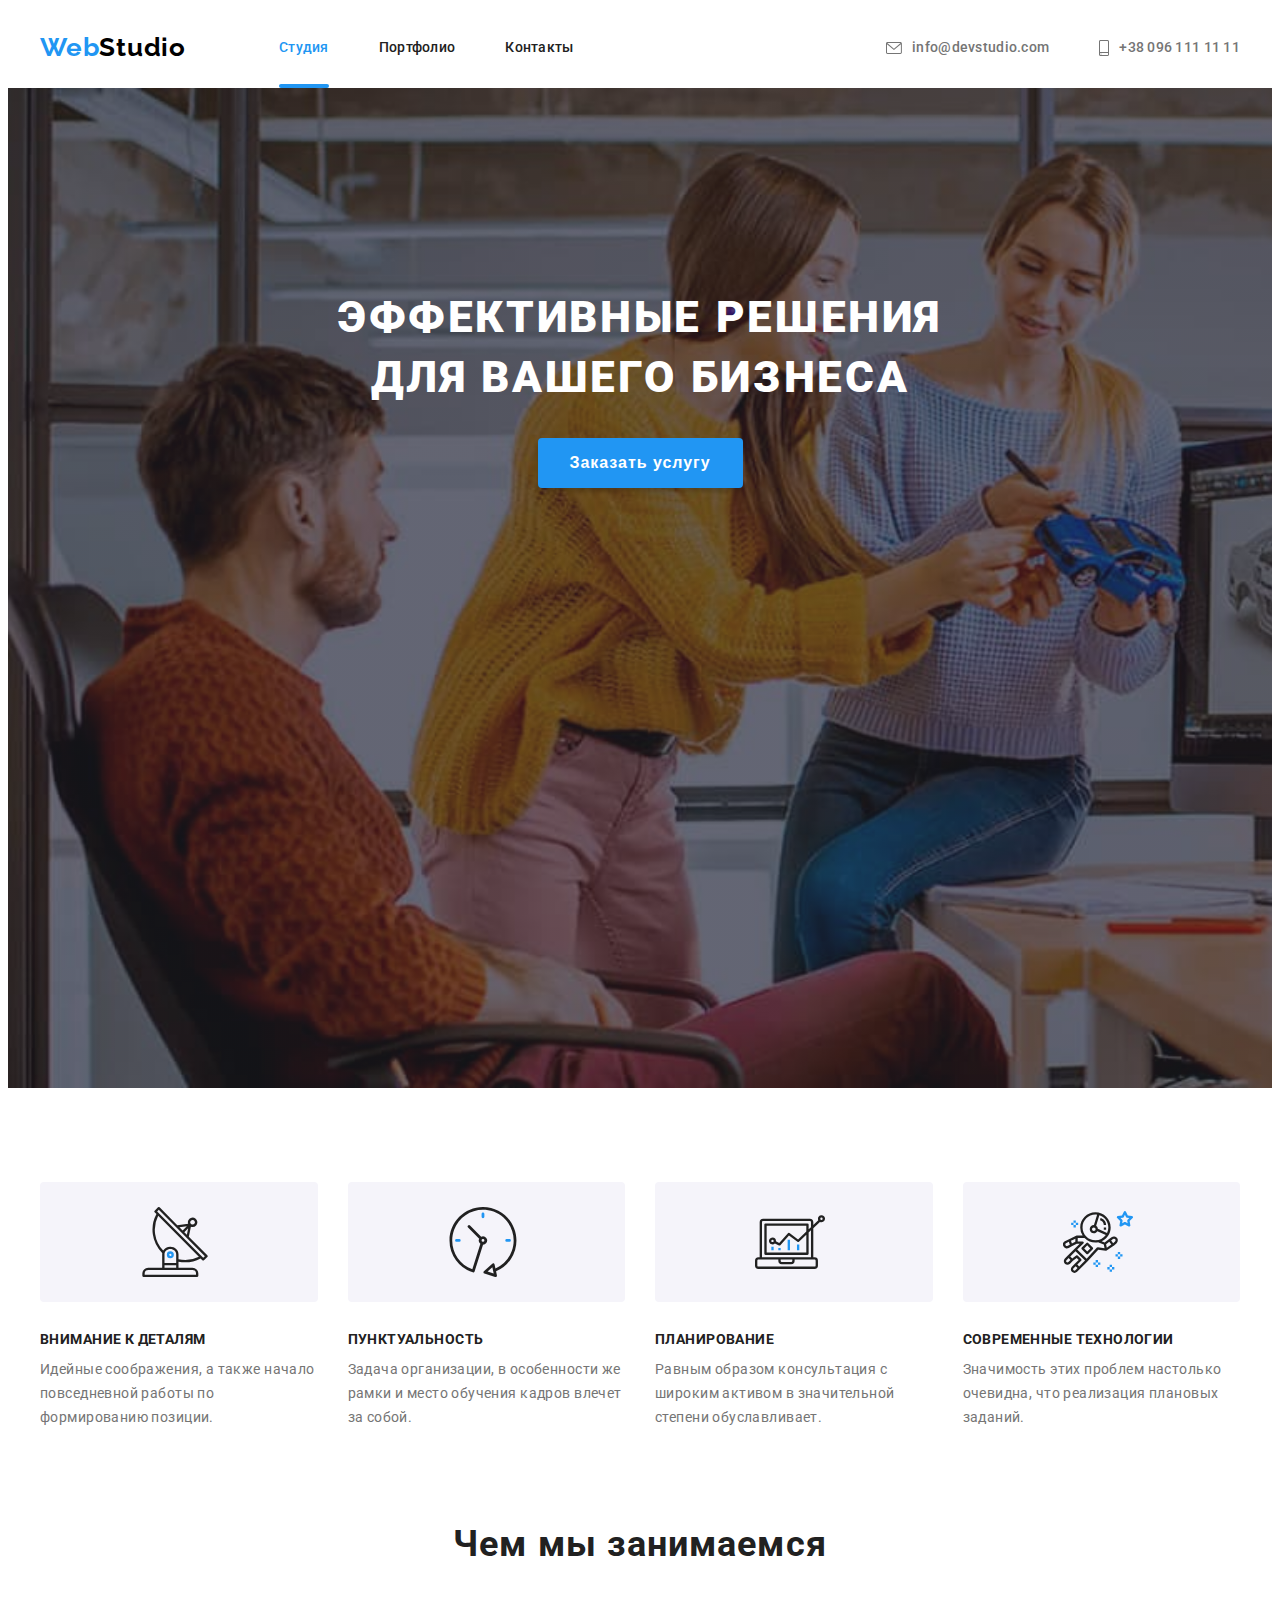
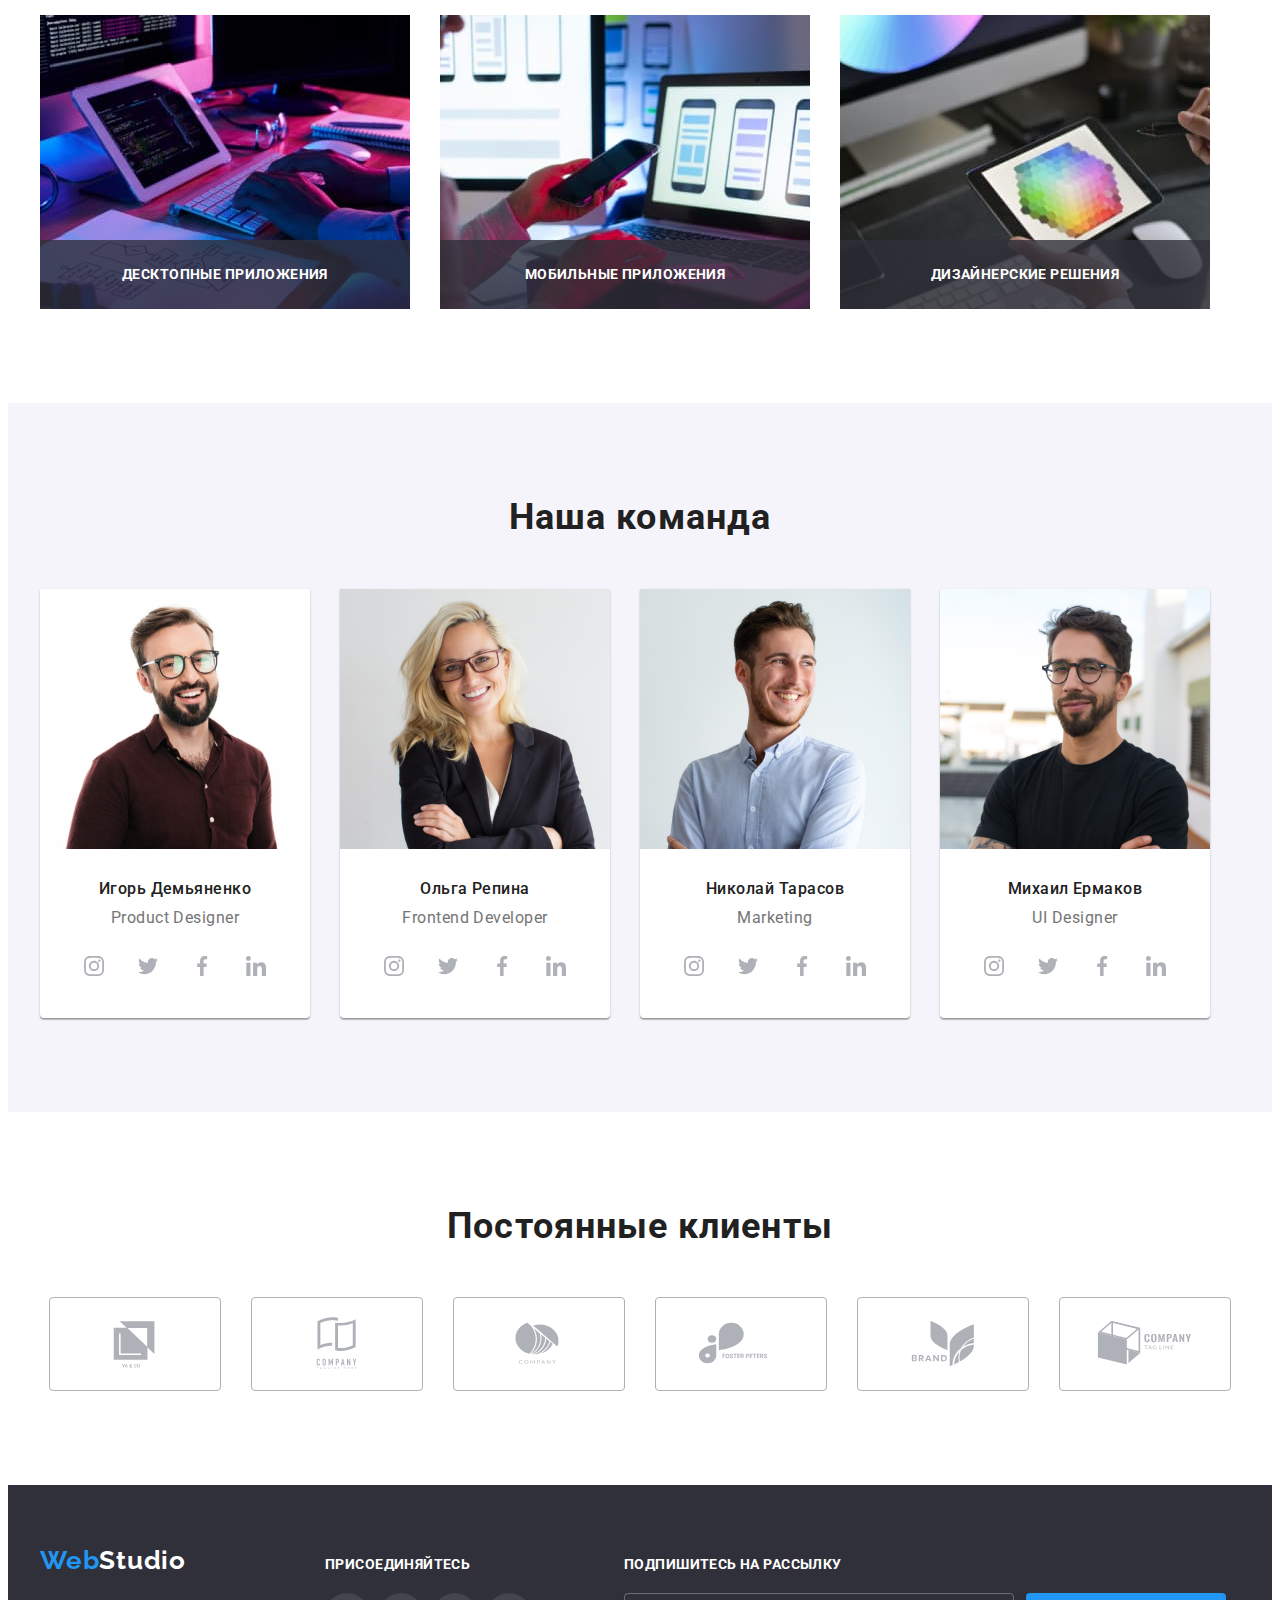
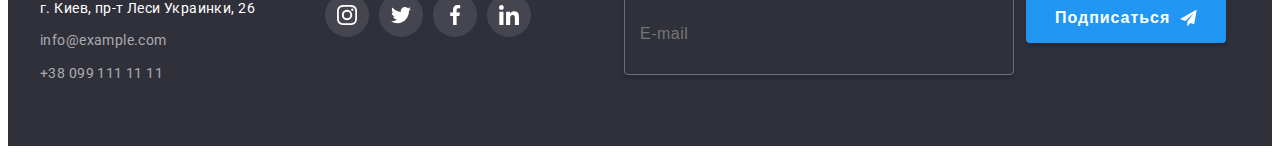
==== index.html @ 242e59e6 "Initial commit" ====
<!DOCTYPE html>
<html lang="ru">
  <head>
    <meta charset="UTF-8" />
    <meta http-equiv="X-UA-Compatible" content="IE=edge" />
    <meta name="viewport" content="width=device-width, initial-scale=1.0" />
    <title>Студия</title>
    <link
      rel="stylesheet"
      href="https://cdnjs.cloudflare.com/ajax/libs/modern-normalize/1.1.0/modern-normalize.min.css"
      integrity="sha512-wpPYUAdjBVSE4KJnH1VR1HeZfpl1ub8YT/NKx4PuQ5NmX2tKuGu6U/JRp5y+Y8XG2tV+wKQpNHVUX03MfMFn9Q=="
      crossorigin="anonymous"
      referrerpolicy="no-referrer"
    />
    <link rel="preconnect" href="https://fonts.googleapis.com" />
    <link rel="preconnect" href="https://fonts.gstatic.com" crossorigin />
    <link
      href="https://fonts.googleapis.com/css2?family=Raleway:wght@700&family=Roboto:wght@400;500;700;900&display=swap"
      rel="stylesheet"
    />

    <link rel="stylesheet" href="./css/styles.css" />
  </head>
  <body>
    <header>
      <!-- Navigation side -->
      <div class="container header-nav">
        <nav class="navigation">
          <a class="logo link" href="./index.html"><span class="logo-part link">Web</span>Studio</a>
          <ul class="navigation-list list">
            <li class="nav-item">
              <a class="nav-link link active" href="./index.html">Студия</a>
            </li>
            <li class="nav-item">
              <a class="nav-link link" href="./portfolio.html">Портфолио</a>
            </li>
            <li class="nav-item">
              <a class="nav-link link" href="#">Контакты</a>
            </li>
          </ul>
        </nav>
        <!-- End navigation side -->

        <!-- Contact side -->
        <ul class="contact-header list">
          <li class="contact-item">
            <a class="contact-link link" href="mailto:info@devstudio.com">
              <svg class="icons-contact" width="16px" height="12px">
                <use href="./images/icons.svg#icon-envelope"></use></svg
              >info@devstudio.com</a
            >
          </li>
          <li class="contact-item">
            <a class="contact-link link" href="tel:+380961111111">
              <svg class="icons-contact" width="10px" height="16px">
                <use href="./images/icons.svg#icon-smartphone"></use></svg
              >+38 096 111 11 11</a
            >
          </li>
        </ul>
      </div>
      <!-- End contact side-->
    </header>
    <main>
      <!-- Action side -->
      <section class="action-box">
        <div class="container">
          <h1 class="caption-main">
            Эффективные решения <br />
            для вашего бизнеса
          </h1>
          <button class="order-btn" type="button" data-modal-open>Заказать услугу</button>
        </div>
      </section>
      <!-- End action side -->

      <!-- Advantage side-->
      <section class="advantage-section section">
        <div class="container">
          <h2 class="title-sections hidden">Наши преимущества</h2>
          <ul class="advantage-list list">
            <li class="advantage-box">
              <div class="advantage-icons">
                <svg class="icons-advantage">
                  <use href="./images/icons.svg#icon-antenna"></use>
                </svg>
              </div>
              <h3 class="advantage-subtitle">Внимание к деталям</h3>
              <p class="advantuge-text">
                Идейные соображения, а также начало повседневной работы по формированию позиции.
              </p>
            </li>
            <li class="advantage-box">
              <div class="advantage-icons">
                <svg class="icons-advantage">
                  <use href="./images/icons.svg#icon-clock"></use>
                </svg>
              </div>
              <h3 class="advantage-subtitle">Пунктуальность</h3>
              <p class="advantuge-text">
                Задача организации, в особенности же рамки и место обучения кадров влечет за собой.
              </p>
            </li>
            <li class="advantage-box">
              <div class="advantage-icons">
                <svg class="icons-advantage">
                  <use href="./images/icons.svg#icon-diagram"></use>
                </svg>
              </div>
              <h3 class="advantage-subtitle">Планирование</h3>
              <p class="advantuge-text">
                Равным образом консультация с широким активом в значительной степени обуславливает.
              </p>
            </li>
            <li class="advantage-box">
              <div class="advantage-icons">
                <svg class="icons-advantage">
                  <use href="./images/icons.svg#icon-astronaut"></use>
                </svg>
              </div>
              <h3 class="advantage-subtitle">Современные технологии</h3>
              <p class="advantuge-text">
                Значимость этих проблем настолько очевидна, что реализация плановых заданий.
              </p>
            </li>
          </ul>
        </div>
      </section>
      <!-- End advantage side -->

      <!-- About us side-->
      <section class="about-us-section section">
        <div class="container">
          <h2 class="title-sections">Чем мы занимаемся</h2>
          <ul class="about-us-list list">
            <li class="about-us-item">
              <img
                src="./images/about-1.jpg"
                alt="Программист работает в офисе"
                width="370"
                height="294"
              />
              <p class="about-us-subtitle">Десктопные приложения</p>
            </li>
            <li class="about-us-item">
              <img
                src="./images/about-2.jpg"
                alt="Дизайнер разрабатывает приложения для смартфон"
                width="370"
                height="294"
              />
              <p class="about-us-subtitle">Мобильные приложения</p>
            </li>
            <li class="about-us-item">
              <img
                src="./images/about-3.jpg"
                alt="Креативный веб-дизайн художника с рабочим цветом"
                width="370"
                height="294"
              />
              <p class="about-us-subtitle">Дизайнерские решения</p>
            </li>
          </ul>
        </div>
      </section>
      <!-- End about us side-->

      <!-- Team side-->
      <section class="team-section section">
        <div class="container">
          <h2 class="title-sections">Наша команда</h2>
          <ul class="team-list list">
            <li class="team-item">
              <img src="./images/team-1.jpg" alt="Дизайнер продукта" width="270" height="260" />
              <div class="team-card">
                <h3 class="team-name">Игорь Демьяненко</h3>
                <p class="team-position">Product Designer</p>
                <ul class="team-icons list">
                  <li class="icon-list-team">
                    <a
                      class="icon-link-team link"
                      href="#"
                      target="_blank"
                      rel="nofollow noopener noreferrer"
                      aria-label="instagram"
                    >
                      <svg class="icons-team">
                        <use href="./images/icons.svg#icon-instagram"></use>
                      </svg>
                    </a>
                  </li>
                  <li class="icon-list-team">
                    <a
                      class="icon-link-team link"
                      href="#"
                      target="_blank"
                      rel="nofollow noopener noreferrer"
                      aria-label="twitter"
                    >
                      <svg class="icons-team">
                        <use href="./images/icons.svg#icon-twitter"></use>
                      </svg>
                    </a>
                  </li>
                  <li class="icon-list-team">
                    <a
                      class="icon-link-team link"
                      href="#"
                      target="_blank"
                      rel="nofollow noopener noreferrer"
                      aria-label="facebook"
                    >
                      <svg class="icons-team">
                        <use href="./images/icons.svg#icon-facebook"></use>
                      </svg>
                    </a>
                  </li>
                  <li class="icon-list-team">
                    <a
                      class="icon-link-team link"
                      href="#"
                      target="_blank"
                      rel="nofollow noopener noreferrer"
                      aria-label="linkedin"
                    >
                      <svg class="icons-team">
                        <use href="./images/icons.svg#icon-linkedin"></use>
                      </svg>
                    </a>
                  </li>
                </ul>
              </div>
            </li>

            <li class="team-item">
              <img src="./images/team-2.jpg" alt="Фронтенд разработчик" width="270" height="260" />
              <div class="team-card">
                <h3 class="team-name">Ольга Репина</h3>
                <p class="team-position">Frontend Developer</p>
                <ul class="team-icons list">
                  <li class="icon-list-team">
                    <a
                      class="icon-link-team link"
                      href="#"
                      target="_blank"
                      rel="nofollow noopener noreferrer"
                      aria-label="instagram"
                    >
                      <svg class="icons-team">
                        <use href="./images/icons.svg#icon-instagram"></use>
                      </svg>
                    </a>
                  </li>
                  <li class="icon-list-team">
                    <a
                      class="icon-link-team link"
                      href="#"
                      target="_blank"
                      rel="nofollow noopener noreferrer"
                      aria-label="twitter"
                    >
                      <svg class="icons-team">
                        <use href="./images/icons.svg#icon-twitter"></use>
                      </svg>
                    </a>
                  </li>
                  <li class="icon-list-team">
                    <a
                      class="icon-link-team link"
                      href="#"
                      target="_blank"
                      rel="nofollow noopener noreferrer"
                      aria-label="facebook"
                    >
                      <svg class="icons-team">
                        <use href="./images/icons.svg#icon-facebook"></use>
                      </svg>
                    </a>
                  </li>
                  <li class="icon-list-team">
                    <a
                      class="icon-link-team link"
                      href="#"
                      target="_blank"
                      rel="nofollow noopener noreferrer"
                      aria-label="linkedin"
                    >
                      <svg class="icons-team">
                        <use href="./images/icons.svg#icon-linkedin"></use>
                      </svg>
                    </a>
                  </li>
                </ul>
              </div>
            </li>

            <li class="team-item">
              <img src="./images/team-3.jpg" alt="Маркетолог" width="270" height="260" />
              <div class="team-card">
                <h3 class="team-name">Николай Тарасов</h3>
                <p class="team-position">Marketing</p>
                <ul class="team-icons list">
                  <li class="icon-list-team">
                    <a
                      class="icon-link-team link"
                      href="#"
                      target="_blank"
                      rel="nofollow noopener noreferrer"
                      aria-label="instagram"
                    >
                      <svg class="icons-team">
                        <use href="./images/icons.svg#icon-instagram"></use>
                      </svg>
                    </a>
                  </li>
                  <li class="icon-list-team">
                    <a
                      class="icon-link-team link"
                      href="#"
                      target="_blank"
                      rel="nofollow noopener noreferrer"
                      aria-label="twitter"
                    >
                      <svg class="icons-team">
                        <use href="./images/icons.svg#icon-twitter"></use>
                      </svg>
                    </a>
                  </li>
                  <li class="icon-list-team">
                    <a
                      class="icon-link-team link"
                      href="#"
                      target="_blank"
                      rel="nofollow noopener noreferrer"
                      aria-label="facebook"
                    >
                      <svg class="icons-team">
                        <use href="./images/icons.svg#icon-facebook"></use>
                      </svg>
                    </a>
                  </li>
                  <li class="icon-list-team">
                    <a
                      class="icon-link-team link"
                      href="#"
                      target="_blank"
                      rel="nofollow noopener noreferrer"
                      aria-label="linkedin"
                    >
                      <svg class="icons-team">
                        <use href="./images/icons.svg#icon-linkedin"></use>
                      </svg>
                    </a>
                  </li>
                </ul>
              </div>
            </li>

            <li class="team-item">
              <img
                src="./images/team-4.jpg"
                alt="Дизайнер пользовательского интерфейса"
                width="270"
                height="260"
              />
              <div class="team-card">
                <h3 class="team-name">Михаил Ермаков</h3>
                <p class="team-position">UI Designer</p>
                <ul class="team-icons list">
                  <li class="icon-list-team">
                    <a
                      class="icon-link-team link"
                      href="#"
                      target="_blank"
                      rel="nofollow noopener noreferrer"
                      aria-label="instagram"
                    >
                      <svg class="icons-team">
                        <use href="./images/icons.svg#icon-instagram"></use>
                      </svg>
                    </a>
                  </li>
                  <li class="icon-list-team">
                    <a
                      class="icon-link-team link"
                      href="#"
                      target="_blank"
                      rel="nofollow noopener noreferrer"
                      aria-label="twitter"
                    >
                      <svg class="icons-team">
                        <use href="./images/icons.svg#icon-twitter"></use>
                      </svg>
                    </a>
                  </li>
                  <li class="icon-list-team">
                    <a
                      class="icon-link-team link"
                      href="#"
                      target="_blank"
                      rel="nofollow noopener noreferrer"
                      aria-label="facebook"
                    >
                      <svg class="icons-team">
                        <use href="./images/icons.svg#icon-facebook"></use>
                      </svg>
                    </a>
                  </li>
                  <li class="icon-list-team">
                    <a
                      class="icon-link-team link"
                      href="#"
                      target="_blank"
                      rel="nofollow noopener noreferrer"
                      aria-label="linkedin"
                    >
                      <svg class="icons-team">
                        <use href="./images/icons.svg#icon-linkedin"></use>
                      </svg>
                    </a>
                  </li>
                </ul>
              </div>
            </li>
          </ul>
        </div>
      </section>
      <!-- End team side -->
      <!-- Clients side -->
      <section class="clients-section section">
        <h2 class="title-sections">Постоянные клиенты</h2>
        <ul class="clients-icons list">
          <li class="icon-list-clients">
            <a class="icon-link-clients link" href="#" target="_blank">
              <svg class="icons-clients">
                <use href="./images/icons.svg#icon-client-1"></use>
              </svg>
            </a>
          </li>
          <li class="icon-list-clients">
            <a class="icon-link-clients link" href="#" target="_blank">
              <svg class="icons-clients">
                <use href="./images/icons.svg#icon-client-2"></use>
              </svg>
            </a>
          </li>
          <li class="icon-list-clients">
            <a class="icon-link-clients link" href="#" target="_blank">
              <svg class="icons-clients">
                <use href="./images/icons.svg#icon-client-3"></use>
              </svg>
            </a>
          </li>
          <li class="icon-list-clients">
            <a class="icon-link-clients link" href="#" target="_blank">
              <svg class="icons-clients">
                <use href="./images/icons.svg#icon-client-4"></use>
              </svg>
            </a>
          </li>
          <li class="icon-list-clients">
            <a class="icon-link-clients link" href="#" target="_blank">
              <svg class="icons-clients">
                <use href="./images/icons.svg#icon-client-5"></use>
              </svg>
            </a>
          </li>
          <li class="icon-list-clients">
            <a class="icon-link-clients link" href="#" target="_blank">
              <svg class="icons-clients">
                <use href="./images/icons.svg#icon-client-6"></use>
              </svg>
            </a>
          </li>
        </ul>
      </section>
      <!-- End clients side-->
    </main>

    <footer class="footer-section">
      <!-- Footer side -->
      <div class="container footer-box">
        <div class="address-box">
          <a class="logo link" href="#"
            ><span class="logo-part">Web</span><span class="logo-part-white">Studio</span></a
          >
          <address class="address-footer">
            <ul class="address-list list">
              <li class="address-item">
                <a
                  class="address-link link"
                  href="https://goo.gl/maps/BJqGb4uzTvTz6RYZ6"
                  target="_blank"
                  rel="nofollow noreferrer noopener"
                  ><span class="address-first">г. Киев, пр-т Леси Украинки, 26</span></a
                >
              </li>
              <li class="address-item">
                <a class="address-link link" href="mailto:info@example.com">info@example.com</a>
              </li>
              <li class="address-item">
                <a class="address-link link" href="tel:+380991111111">+38 099 111 11 11</a>
              </li>
            </ul>
          </address>
        </div>
        <div class="join">
          <h3 class="join-subtitle">Присоединяйтесь</h3>
          <ul class="join-icons list">
            <li class="icon-list-join">
              <a
                class="icon-link-join link"
                href="#"
                target="_blank"
                rel="nofollow noopener noreferrer"
                aria-label="instagram"
              >
                <svg class="icons-join">
                  <use href="./images/icons.svg#icon-instagram"></use>
                </svg>
              </a>
            </li>
            <li class="icon-list-join">
              <a
                class="icon-link-join link"
                href="#"
                target="_blank"
                rel="nofollow noopener noreferrer"
                aria-label="twitter"
              >
                <svg class="icons-join">
                  <use href="./images/icons.svg#icon-twitter"></use>
                </svg>
              </a>
            </li>
            <li class="icon-list-join">
              <a
                class="icon-link-join link"
                href="#"
                target="_blank"
                rel="nofollow noopener noreferrer"
                aria-label="facebook"
              >
                <svg class="icons-join">
                  <use href="./images/icons.svg#icon-facebook"></use>
                </svg>
              </a>
            </li>
            <li class="icon-list-join">
              <a
                class="icon-link-join link"
                href="#"
                target="_blank"
                rel="nofollow noopener noreferrer"
                aria-label="linkedin"
              >
                <svg class="icons-join">
                  <use href="./images/icons.svg#icon-linkedin"></use>
                </svg>
              </a>
            </li>
          </ul>
        </div>
        <div class="subscribe-box">
          <h3 class="join-subtitle">Подпишитесь на рассылку</h3>
          <form class="form-subscribe">
            <label class="subscribe-label">
              <input class="subscribe-input" type="email" name="subscribe" placeholder="E-mail" />
            </label>
            <button class="order-btn subscribe" type="button">
              Подписаться
              <svg class="subscribe-icon">
                <use href="./images/icons.svg#icon-send"></use>
              </svg>
            </button>
          </form>
        </div>
      </div>
      <!-- End footer side-->
    </footer>

    <div class="backdrop is-hidden" data-modal>
      <div class="modal">
        <button class="btn-modal-close" type="button" data-modal-close>
          <svg class="close-icon">
            <use href="./images/icons.svg#icon-cross"></use>
          </svg>
        </button>
        <form class="modal-form">
          <p class="modal-title">Оставьте свои данные, мы вам перезвоним</p>
          <div class="form-list">
            <div class="form-item">
              <label class="modal-label" for="user-name"> Имя </label>
              <div class="form-input">
                <input class="modal-input" type="text" name="name" id="user-name" />
                <svg class="modal-icon">
                  <use href="./images/icons.svg#icon-person"></use>
                </svg>
              </div>
            </div>

            <div class="form-item">
              <label class="modal-label" for="user-phone"> Телефон </label>
              <div class="form-input">
                <input class="modal-input" type="text" name="phone" id="user-phone" />
                <svg class="modal-icon">
                  <use href="./images/icons.svg#icon-phone"></use>
                </svg>
              </div>
            </div>

            <div class="form-item">
              <label class="modal-label" for="user-email">Почта</label>
              <div class="form-input">
                <input class="modal-input" type="email" name="email" id="user-email" />
                <svg class="modal-icon">
                  <use href="./images/icons.svg#icon-email"></use>
                </svg>
              </div>
            </div>

            <div class="form-item">
              <label class="modal-label" for="user-comment">Комментарий</label>
              <textarea
                class="modal-area"
                name="comment"
                placeholder="Введите текст"
                id="user-comment"
              ></textarea>
            </div>
          </div>

          <label class="checkbox-label">
            <span class="checkbox">
              <input class="checkbox-input hidden" type="checkbox" />
              <span class="checkbox-item"></span>
              <svg class="checkbox-icon">
                <use href="./images/icons.svg#icon-check"></use>
              </svg>
            </span>
            <span class="lebel-item">
              Соглашаюсь с рассылкой и принимаю
              <a class="agreement-link" href="#" target="_blank">Условия договора</a>
            </span>
          </label>

          <button class="order-btn send" type="submit">Отправить</button>
        </form>
      </div>
    </div>
    <script src="./js/modal.js"></script>
  </body>
</html>
---- css/styles.css ----
/*
Focus color (logo, hover, btn):         #2196F3;
Button hover:                           #188CE8;
Primary text color (nav, h1, h2):       #212121;
Secondary text color (p):               #757575;
Secondary opacity color:                rgba(117, 117, 117, 0.5);
Active white color (bg, btn-title):     #FFFFFF;
Opacity white color (address link):     rgba(255, 255, 255, 0.6);
Active black color (logo, nav):         #000000;
Opacity black:                          rgba(0, 0, 0, 0.1);
Background button color (bg btn):       #F5F4FA;
Background color (bg):                  #2F303A;
Header line color (border):             #ececec;
Border card (border):                   #eeeeee;
Icon color:                             #AFB1B8;
Subtitle bg:                            rgba(47, 48, 58, 0.8);
Gradient overlay (action box):          rgba(47, 48, 58, 0.4);
Opacity white (icon bg):                rgba(255, 255, 255, 0.1);
Focus color opacity:                    rgba(33, 150, 243, 0.9);
Backdrop color:                         rgba(0, 0, 0, 0.2);
Input border color:                     rgba(255, 255, 255, 0.3);
Form border color:                      rgba(33, 33, 33, 0.2);

Team card shadow:                       0px 1px 3px rgba(0, 0, 0, 0.12),
                                        0px 1px 1px rgba(0, 0, 0, 0.14),
                                        0px 2px 1px rgba(0, 0, 0, 0.2);

Button shadow (btn shadow):             0px 3px 1px rgba(0, 0, 0, 0.1),
                                        0px 1px 2px rgba(0, 0, 0, 0.08),
                                        0px 2px 2px rgba(0, 0, 0, 0.12);

Main button shadow (order-btn):         0px 4px 4px rgba(0, 0, 0, 0.15);

Main button hover shadow (order-btn):   0px 4px 4px rgba(0, 0, 0, 0.25);

Gallery card shadow (gallery-item):     0px 1px 1px rgba(0, 0, 0, 0.12), 
                                        0px 4px 4px rgba(0, 0, 0, 0.06),
                                        1px 4px 6px rgba(0, 0, 0, 0.16)

Margin gallery card:                    30px;

Duration: 250ms;

Cubic bezier:                           cubic-bezier(0.4, 0, 0.2, 1);
*/

/* Color palette */
:root {
  --focus-color: #2196f3;
  --bnt-hover: #188ce8;
  --pimary-text: #212121;
  --secondary-text: #757575;
  --secondary-opacity: rgba(117, 117, 117, 0.5);
  --active-white: #ffffff;
  --opacity-white: rgba(255, 255, 255, 0.6);
  --active-black: #000000;
  --opacity-black: rgba(0, 0, 0, 0.1);
  --bg-btn-color: #f5f4fa;
  --bg-color: #2f303a;
  --header-line: #ececec;
  --border-card: #eeeeee;
  --icon-color: #afb1b8;
  --gradient-overlay: rgba(47, 48, 58, 0.4);
  --opacity-white-bg: rgba(255, 255, 255, 0.1);
  --opacity-focus-color: rgba(33, 150, 243, 0.9);
  --subtitle-bg: rgba(47, 48, 58, 0.8);
  --backdrop-bg: rgba(0, 0, 0, 0.2);
  --input-border: rgba(255, 255, 255, 0.3);
  --form-input-border: rgba(33, 33, 33, 0.2);

  --team-shadow: 0px 1px 3px rgba(0, 0, 0, 0.12), 0px 1px 1px rgba(0, 0, 0, 0.14),
    0px 2px 1px rgba(0, 0, 0, 0.2);

  --btn-shadow: 0px 3px 1px rgba(0, 0, 0, 0.1), 0px 1px 2px rgba(0, 0, 0, 0.08),
    0px 2px 2px rgba(0, 0, 0, 0.12);

  --main-btn-shadow: 0px 4px 4px rgba(0, 0, 0, 0.15);
  --hover-btn-shadow: 0px 4px 4px rgba(0, 0, 0, 0.25);

  --gallery-card-shadow: 0px 1px 1px rgba(0, 0, 0, 0.12), 0px 4px 4px rgba(0, 0, 0, 0.06),
    1px 4px 6px rgba(0, 0, 0, 0.16);

  --gallery-gap: 30px;

  --trans-duration: 250ms;

  --cubic-bezier: cubic-bezier(0.4, 0, 0.2, 1);
}

/* Global */
body {
  font-family: 'Roboto', sans-serif;
  font-size: 14px;

  color: var(--secondary-text);
  background-color: var(--active-white);
}

h1,
h2,
h3,
h4,
h5,
h6,
p,
ul {
  margin: 0px;
  padding-left: 0px;
}

img {
  display: block;
  max-width: 100%;
  height: auto;
}

.hidden {
  position: absolute;
  width: 1px;
  height: 1px;
  margin: -1px;
  border: 0;
  padding: 0;

  white-space: nowrap;
  clip-path: inset(100%);
  clip: rect(0 0 0 0);
  overflow: hidden;
}

.list {
  list-style: none;
}

.link {
  text-decoration: none;
  color: currentColor;
}

.container {
  width: 1200px;
  margin: 0 auto;
  padding: 0 15px;
}

.section {
  padding: 94px 0px;
}

/* Modal */
.backdrop {
  position: fixed;
  top: 0;
  left: 0;

  width: 100%;
  height: 100%;

  background-color: var(--backdrop-bg);

  transition: opacity var(--trans-duration) var(--cubic-bezier);

  opacity: 1;
}

.backdrop.is-hidden {
  opacity: 0;
  pointer-events: none;
}

.backdrop.is-hidden .modal {
  transform: translate(-50%, -50%) scale(0.8);
}

.modal {
  position: absolute;
  top: 50%;
  left: 50%;

  transform: translate(-50%, -50%) scale(1);

  width: 528px;
  height: 581px;

  background-color: var(--active-white);
  box-shadow: var(--team-shadow);
  border-radius: 4px;

  transition: transform var(--trans-duration) var(--cubic-bezier);
}

/* Modal form */
.btn-modal-close {
  position: absolute;
  top: 8px;
  right: 8px;

  display: flex;
  padding: 0;
  width: 30px;
  height: 30px;

  justify-content: center;
  align-items: center;

  color: var(--active-black);
  background-color: var(--active-white);

  border: 1px solid var(--opacity-black);
  border-radius: 50%;

  transition: color var(--trans-duration) var(--cubic-bezier);

  cursor: pointer;
}

.close-icon {
  width: 18px;
  height: 18px;
  transition: fill var(--trans-duration) var(--cubic-bezier);
}

.btn-modal-close:hover,
.btn-modal-close:focus {
  fill: var(--focus-color);
}

.modal-form {
  display: flex;
  padding: 40px;

  flex-direction: column;
}

.modal-title {
  margin-bottom: 12px;

  font-weight: 700;
  font-size: 20px;
  line-height: 1.15;
  letter-spacing: 0.03em;
  color: var(--pimary-text);
}

.form-list {
  display: flex;
  flex-direction: column;
}

.form-item {
  display: flex;
  flex-direction: column;

  margin-bottom: 10px;
}

.form-item:last-child {
  margin-bottom: 20px;
}

.form-input {
  position: relative;
}

.modal-label {
  margin-bottom: 4px;

  font-size: 12px;
  line-height: 1.17;
  letter-spacing: 0.01em;
}

.modal-input {
  padding-left: 42px;

  width: 100%;
  height: 40px;

  transition: border-color var(--trans-duration) var(--cubic-bezier);
}

.modal-icon {
  position: absolute;
  top: 50%;
  left: 0;
  margin-left: 12px;

  transform: translateY(-50%);

  width: 18px;
  height: 18px;
  fill: var(--pimary-text);

  transition: fill var(--trans-duration) var(--cubic-bezier);
}

.modal-area {
  padding: 12px 16px;
  height: 120px;

  line-height: 1.14;
  letter-spacing: 0.01em;

  resize: none;

  transition: border-color var(--trans-duration) var(--cubic-bezier);
}

.modal-area::placeholder {
  color: var(--secondary-opacity);
}

.modal-input,
.modal-area {
  color: var(--pimary-text);
  border: 1px solid var(--form-input-border);
  border-radius: 4px;
}

.modal-input:hover,
.modal-area:hover,
.modal-input:focus,
.modal-area:focus {
  border-color: var(--focus-color);
  outline: none;
}

.modal-input:hover + .modal-icon,
.modal-input:focus + .modal-icon {
  fill: var(--focus-color);
}

/* Checkbox */
.checkbox-label {
  display: flex;
  margin-bottom: 30px;

  justify-content: center;
  align-items: center;

  line-height: 1.71;
  letter-spacing: 0.03em;
}

.checkbox {
  position: relative;
  width: 16px;
  height: 15px;
}

.checkbox-item:hover,
.checkbox-item:focus {
  border-color: var(--bnt-hover);
}

.checkbox-input:focus + .checkbox-item {
  border-color: var(--bnt-hover);
}

.checkbox-item {
  position: absolute;
  top: 0;
  left: 0;

  width: 16px;
  height: 15px;

  border: 2px solid var(--pimary-text);
  border-radius: 2px;

  cursor: pointer;

  transition: border-color var(--trans-duration) var(--cubic-bezier),
    background-color var(--trans-duration) var(--cubic-bezier);
}

.checkbox-icon {
  position: absolute;
  width: 16px;
  height: 15px;

  transform: scale(0);
  opacity: 0;

  transition: transform var(--trans-duration) var(--cubic-bezier),
    opasity var(--trans-duration) var(--cubic-bezier);
}

.checkbox-input:checked + .checkbox-item {
  background-color: var(--focus-color);
  border-color: var(--focus-color);
}

.checkbox-input:checked ~ .checkbox-icon {
  transform: scale(1);
  opacity: 1;
}

.lebel-item {
  margin-left: 7px;
}

.agreement-link {
  color: var(--focus-color);

  transition: color var(--trans-duration) var(--cubic-bezier);
}

.agreement-link:hover,
.agreement-link:focus {
  color: var(--bnt-hover);
}

.order-btn.send {
  margin-right: auto;
  margin-left: auto;
  width: 200px;
  height: 50px;
}

/* Header logo */
.logo {
  font-family: 'Raleway', sans-serif;
  font-weight: 700;
  font-size: 26px;
  line-height: 1.2;
  letter-spacing: 0.03em;
  color: var(--active-black);
}

.logo-part {
  color: var(--focus-color);
}

/* Header navigation */
.header-line {
  border-bottom: 1px solid var(--header-line);
}

.header-nav {
  display: flex;
  align-items: center;
}

.navigation {
  display: flex;
  align-items: center;
}

.navigation-list {
  display: flex;
  margin-left: 93px;
}

.nav-item {
  position: relative;
  font-weight: 500;
  line-height: 1.14;
  letter-spacing: 0.02em;
}

.nav-item:not(:last-child) {
  margin-right: 50px;
}

.nav-link {
  display: block;
  padding-top: 32px;
  padding-bottom: 32px;
  color: var(--pimary-text);

  transition: color var(--trans-duration) var(--cubic-bezier);
}

.nav-link.active {
  color: var(--focus-color);
}

.nav-link:hover,
.nav-link:focus {
  color: var(--focus-color);
}

.active::after {
  content: '';

  position: absolute;
  left: 0;
  bottom: 0;

  width: 100%;
  height: 4px;
  background-color: var(--focus-color);

  border-radius: 2px;
}

/* Header contact */
.contact-header {
  display: flex;
  margin-left: auto;
}

.contact-item {
  display: flex;
  align-items: center;
  font-weight: 500;
  line-height: 1.14;
  letter-spacing: 0.02em;
}

.contact-item:not(:last-child) {
  margin-right: 50px;
}

.contact-link {
  display: flex;
  align-items: center;

  color: var(--secondary-text);

  transition: color var(--trans-duration) var(--cubic-bezier);
}

.contact-link:hover,
.contact-link:focus {
  color: var(--focus-color);
}

.icons-contact {
  margin-right: 10px;
  fill: currentColor;
}

/* Active side */
.action-box {
  padding: 200px 0px;
  margin: 0 auto;
  max-width: 1600px;
  height: 600px;

  text-align: center;

  background-color: var(--bg-color);
  background-image: linear-gradient(to right, var(--gradient-overlay), var(--gradient-overlay)),
    url(../images/action-bg.jpg);
  background-repeat: no-repeat;
  background-size: cover;
}

.caption-main {
  margin-bottom: 30px;

  font-weight: 900;
  line-height: 1.36;
  font-size: 44px;
  letter-spacing: 0.06em;
  text-transform: uppercase;
  color: var(--active-white);
}

.order-btn {
  padding: 10px 32px;

  font-weight: 700;
  font-size: 16px;
  line-height: 1.88;
  letter-spacing: 0.06em;

  color: var(--active-white);
  background-color: var(--focus-color);
  box-shadow: var(--main-btn-shadow);

  border: none;
  border-radius: 4px;

  transition: background-color var(--trans-duration) var(--cubic-bezier),
    box-shadow var(--trans-duration) var(--cubic-bezier);

  cursor: pointer;
}

.order-btn:hover,
.order-btn:focus {
  background-color: var(--bnt-hover);
  box-shadow: var(--hover-btn-shadow);
}

/* Advantage side & Title H2 */
.title-sections {
  margin-bottom: 50px;

  font-weight: 700;
  font-size: 36px;
  line-height: 1.16;
  text-align: center;
  letter-spacing: 0.03em;

  color: var(--pimary-text);
}

.advantage-list {
  display: flex;
}

.advantage-box {
  margin-right: 30px;
  flex-basis: calc((100% - 90px) / 4);
}

.advantage-box:nth-child(4n) {
  margin-right: 0px;
}

.advantage-subtitle,
.join-subtitle {
  margin-bottom: 10px;

  font-weight: 700;
  font-size: 14px;
  line-height: 1.14;
  letter-spacing: 0.03em;
  text-transform: uppercase;

  color: var(--pimary-text);
}

.advantuge-text {
  line-height: 1.71;
  letter-spacing: 0.03em;
}

.advantage-icons {
  margin-bottom: 30px;
  padding: 25px 100px;
  text-align: center;

  background-color: var(--bg-btn-color);
  border-radius: 4px;
}

.icons-advantage {
  display: block;
  width: 70px;
  height: 70px;
}

/* About us section */

.about-us-section {
  padding-top: 0px;
}

.about-us-list {
  display: flex;
}

.about-us-item {
  position: relative;
}

.about-us-item:not(:last-child) {
  margin-right: 30px;
}

.about-us-subtitle {
  position: absolute;
  bottom: 0;

  display: flex;
  padding: 27px 0;
  width: 100%;
  justify-content: center;

  font-weight: 700;
  line-height: 1.14;
  letter-spacing: 0.03em;
  text-transform: uppercase;

  color: var(--active-white);
  background-color: var(--subtitle-bg);
}

/* Team side */
.team-section {
  background-color: var(--bg-btn-color);
}

.team-list {
  display: flex;
}

.team-item {
  text-align: center;

  background-color: var(--active-white);

  border-radius: 0px 0px 4px 4px;
  box-shadow: var(--team-shadow);
}

.team-item:not(:last-child) {
  margin-right: 30px;
}

.team-name {
  margin-bottom: 10px;

  font-weight: 500;
  font-size: 16px;
  line-height: 1.2;
  letter-spacing: 0.03em;

  color: var(--pimary-text);
}

.team-position {
  margin-bottom: 16px;
  font-size: 16px;
  line-height: 1.2;
  letter-spacing: 0.03em;
}

.team-card {
  padding-top: var(--gallery-gap);
  padding-bottom: var(--gallery-gap);
}

.team-icons,
.clients-icons {
  display: flex;
  justify-content: center;
  color: var(--icon-color);
}

.icon-list-team:not(:last-child) {
  margin-right: 10px;
}

.icon-link-team {
  display: flex;
  height: 44px;
  width: 44px;
  justify-content: center;
  align-items: center;

  border-radius: 50%;

  transition: color var(--trans-duration) var(--cubic-bezier),
    background-color var(--trans-duration) var(--cubic-bezier);
}

.icons-team {
  width: 20px;
  height: 20px;
  fill: currentColor;
}

.icon-link-team:hover,
.icon-link-team:focus {
  color: var(--active-white);
  background-color: var(--focus-color);
}

/* Clients section */
.icon-list-clients:not(:last-child) {
  margin-right: 30px;
}

.icon-link-clients {
  display: flex;
  width: 170px;
  height: 92px;
  justify-content: center;
  align-items: center;

  border: 1px solid currentColor;
  border-radius: 4px;

  transition: color var(--trans-duration) var(--cubic-bezier),
    border-color var(--trans-duration) var(--cubic-bezier);
}

.icons-clients {
  width: 106px;
  height: 60px;
  fill: currentColor;
}

.icon-link-clients:hover,
.icon-link-clients:focus {
  color: var(--focus-color);
  border-color: var(--focus-color);
}

/* Footer */
.footer-section {
  padding: 60px 0px;
  background-color: var(--bg-color);
}

.footer-box {
  display: flex;
  align-items: baseline;
}

.address-box {
  margin-right: 70px;
}

.address-footer {
  margin-top: 20px;
}

.address-item:not(:last-child) {
  margin-bottom: 9px;
}

.logo-part-white {
  color: var(--active-white);
}

.address-first {
  color: var(--active-white);
  transition: color var(--trans-duration) var(--cubic-bezier);
}

.address-link {
  font-style: normal;
  line-height: 1.71;
  letter-spacing: 0.03em;

  color: var(--opacity-white);

  transition: color var(--trans-duration) var(--cubic-bezier);
}

.address-link:hover,
.address-link:focus {
  color: var(--focus-color);
}

.address-first:hover,
.address-first:focus {
  color: var(--focus-color);
}

/* Join section */
.join {
  margin-right: 93px;
}

.join-subtitle {
  color: var(--active-white);
  margin-bottom: 20px;
}

.join-icons {
  display: flex;
}

.icon-list-join:not(:last-child) {
  margin-right: 10px;
}

.icon-link-join {
  display: flex;
  width: 44px;
  height: 44px;
  justify-content: center;
  align-items: center;
  color: var(--active-white);
  background-color: var(--opacity-white-bg);
  border-radius: 50%;

  transition: background-color var(--trans-duration) var(--cubic-bezier);
}

.icons-join {
  width: 20px;
  height: 20px;
  fill: currentColor;
}

.icon-link-join:hover,
.icon-link-join:focus {
  color: var(--active-white);
  background-color: var(--focus-color);
}

/* Footer form */
.form-subscribe {
  display: flex;
}

.subscribe-input {
  margin-right: 12px;
  padding: 15px;
  width: 358px;
  height: 50px;

  font-size: 16px;
  line-height: 1.25;
  letter-spacing: 0.03em;
  color: var(--opacity-white);

  background-color: transparent;
  box-shadow: var(--main-btn-shadow);
  border: 1px solid var(--input-border);
  border-radius: 4px;

  transition: border-color var(--trans-duration) var(--cubic-bezier);
}

.subscribe-input:hover,
.subscribe-input:focus {
  border-color: var(--opacity-focus-color);
}

.order-btn.subscribe {
  display: flex;
  padding: 10px 29px;
  width: 200px;
  height: 50px;
  align-items: center;
}

.subscribe-icon {
  margin-left: 10px;
  display: block;
  width: 24px;
  height: 24px;
}

/* Portfolio.html */
/* Filter */
.filter.list {
  display: flex;
  justify-content: center;
  margin-bottom: 50px;
}

.filter-item:not(:last-child) {
  margin-right: 8px;
}

.filter-btn.current {
  background-color: var(--focus-color);
  color: var(--active-white);
  box-shadow: var(--btn-shadow);
}

.filter-btn {
  padding: 6px 22px;

  font-weight: 500;
  font-size: 16px;
  line-height: 1.62;
  letter-spacing: 0.03em;

  color: var(--pimary-text);
  background-color: var(--bg-btn-color);

  border: none;
  border-radius: 4px;
  cursor: pointer;

  transition: color var(--trans-duration) var(--cubic-bezier),
    background-color var(--trans-duration) var(--cubic-bezier),
    box-shadow var(--trans-duration) var(--cubic-bezier);
}

.filter-btn:hover,
.filter-btn:focus {
  color: var(--active-white);
  background-color: var(--focus-color);
  box-shadow: var(--btn-shadow);
}

/* Gallery */
.gallery.list {
  display: flex;
  flex-wrap: wrap;
  margin-top: calc(-1 * var(--gallery-gap));
  margin-left: calc(-1 * var(--gallery-gap));
}

.gallery-item {
  flex-basis: 370px;
  margin-top: var(--gallery-gap);
  margin-left: var(--gallery-gap);

  background-color: var(--active-white);

  transition: box-shadow var(--trans-duration) var(--cubic-bezier);
}

.gallery-item:hover,
.gallery-item:focus {
  box-shadow: var(--gallery-card-shadow);
}

.gallery-sign {
  padding: 20px 24px;
  border: 1px solid var(--border-card);
  border-top: none;
}

.gallery-title {
  margin-bottom: 4px;

  font-weight: 700;
  font-size: 18px;
  line-height: 2;
  letter-spacing: 0.06em;

  color: var(--pimary-text);
}

.gallery-text {
  font-size: 16px;
  line-height: 1.88;
  letter-spacing: 0.06em;

  color: var(--secondary-text);
}

/* Gallery overlay */
.gallery-thumb {
  position: relative;
  overflow: hidden;
}

.gallery-overlay {
  position: absolute;
  top: 0;
  left: 0;

  width: 100%;
  height: 100%;
  transform: translateY(100%);
  transition: transform var(--trans-duration) var(--cubic-bezier);

  background-color: var(--opacity-focus-color);
}

.gallery-item:hover .gallery-overlay {
  transform: translateY(0);
}

.gallery-description {
  padding: 63px 24px;

  font-size: 18px;
  line-height: 1.56;
  letter-spacing: 0.03em;

  color: var(--active-white);
}
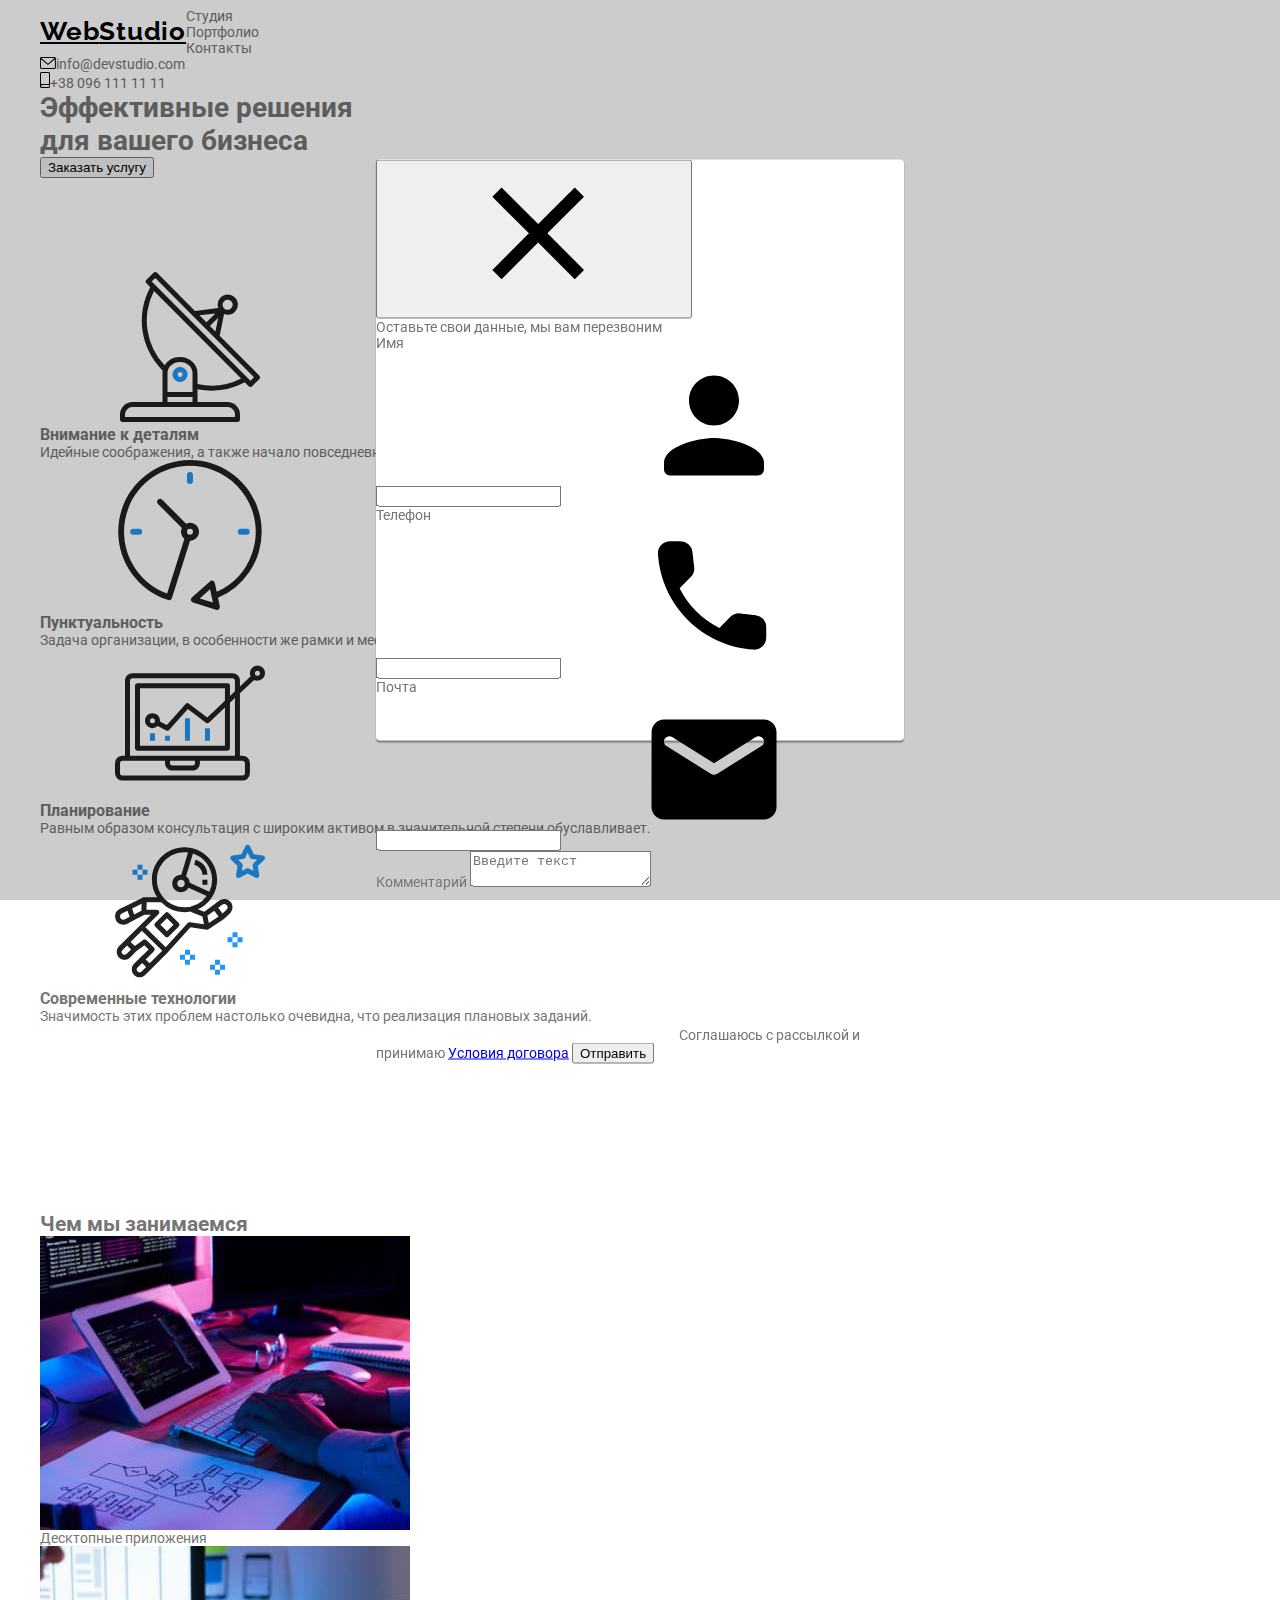
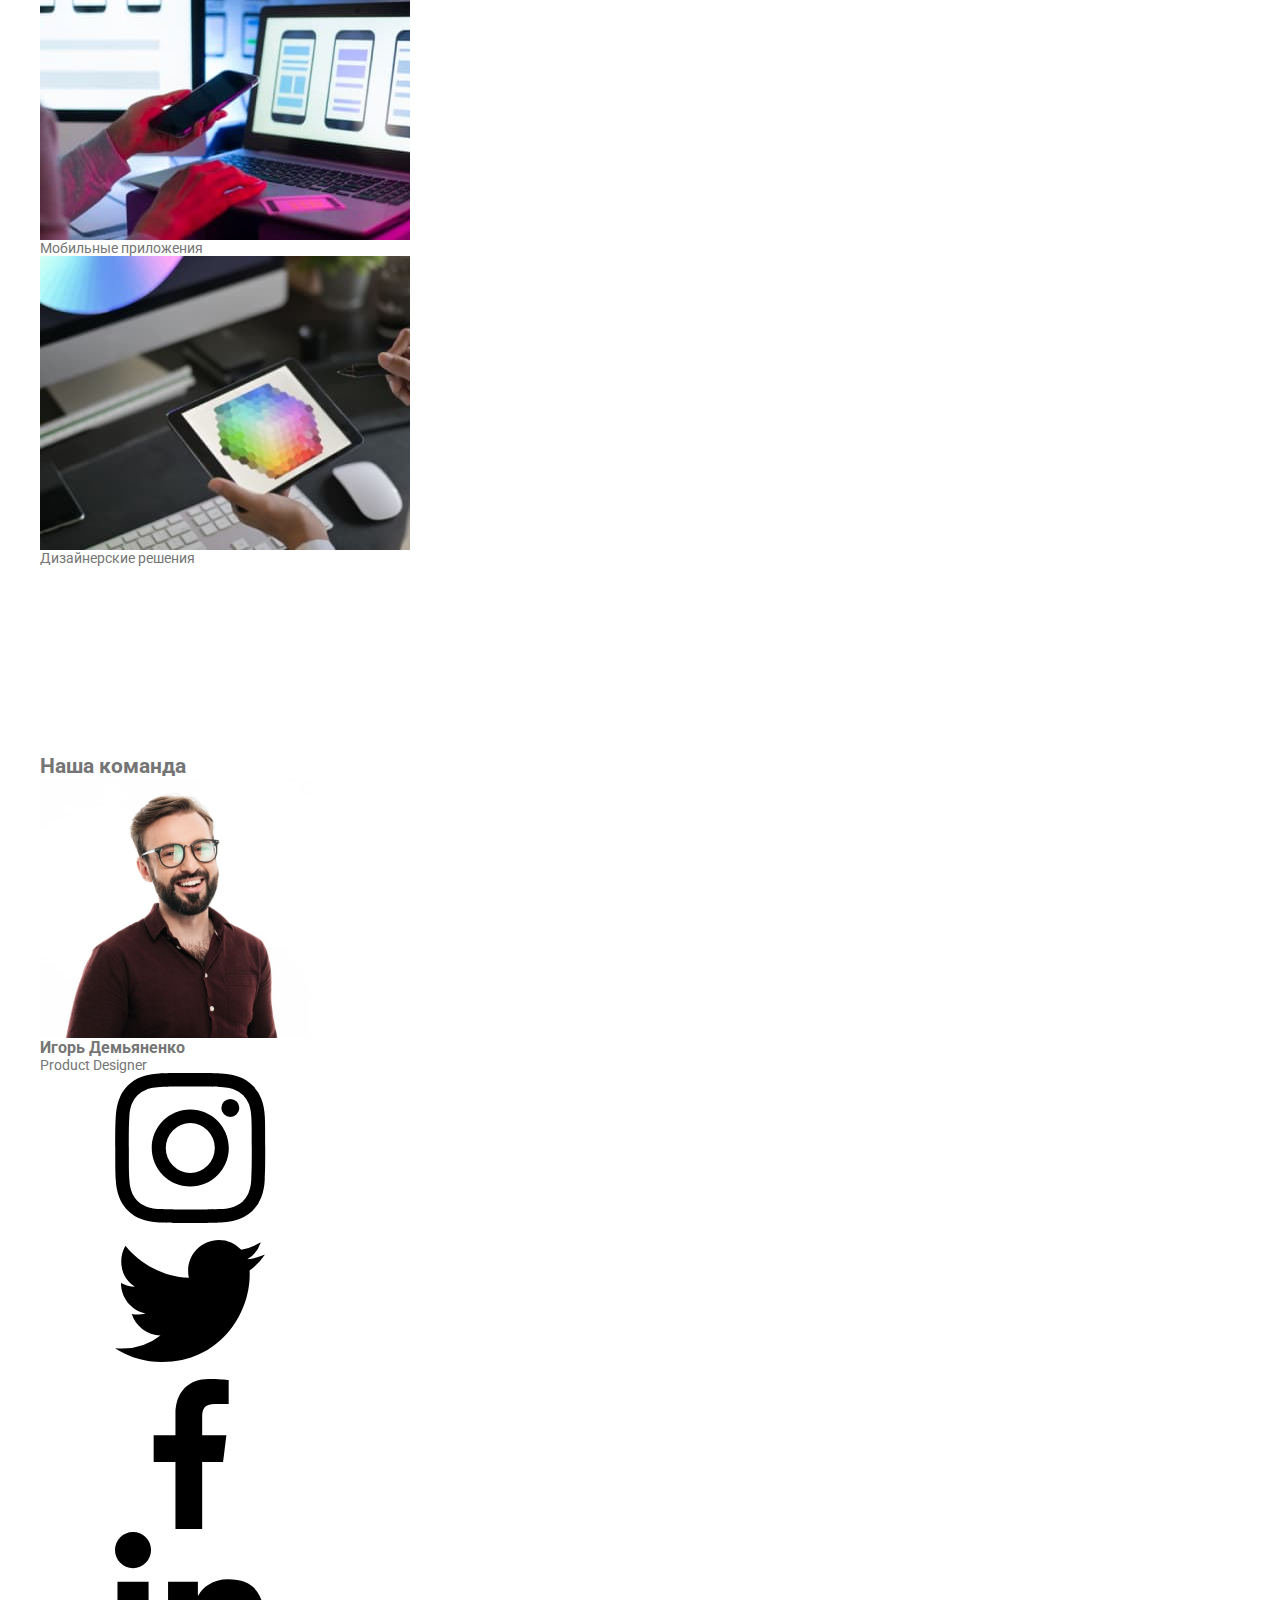
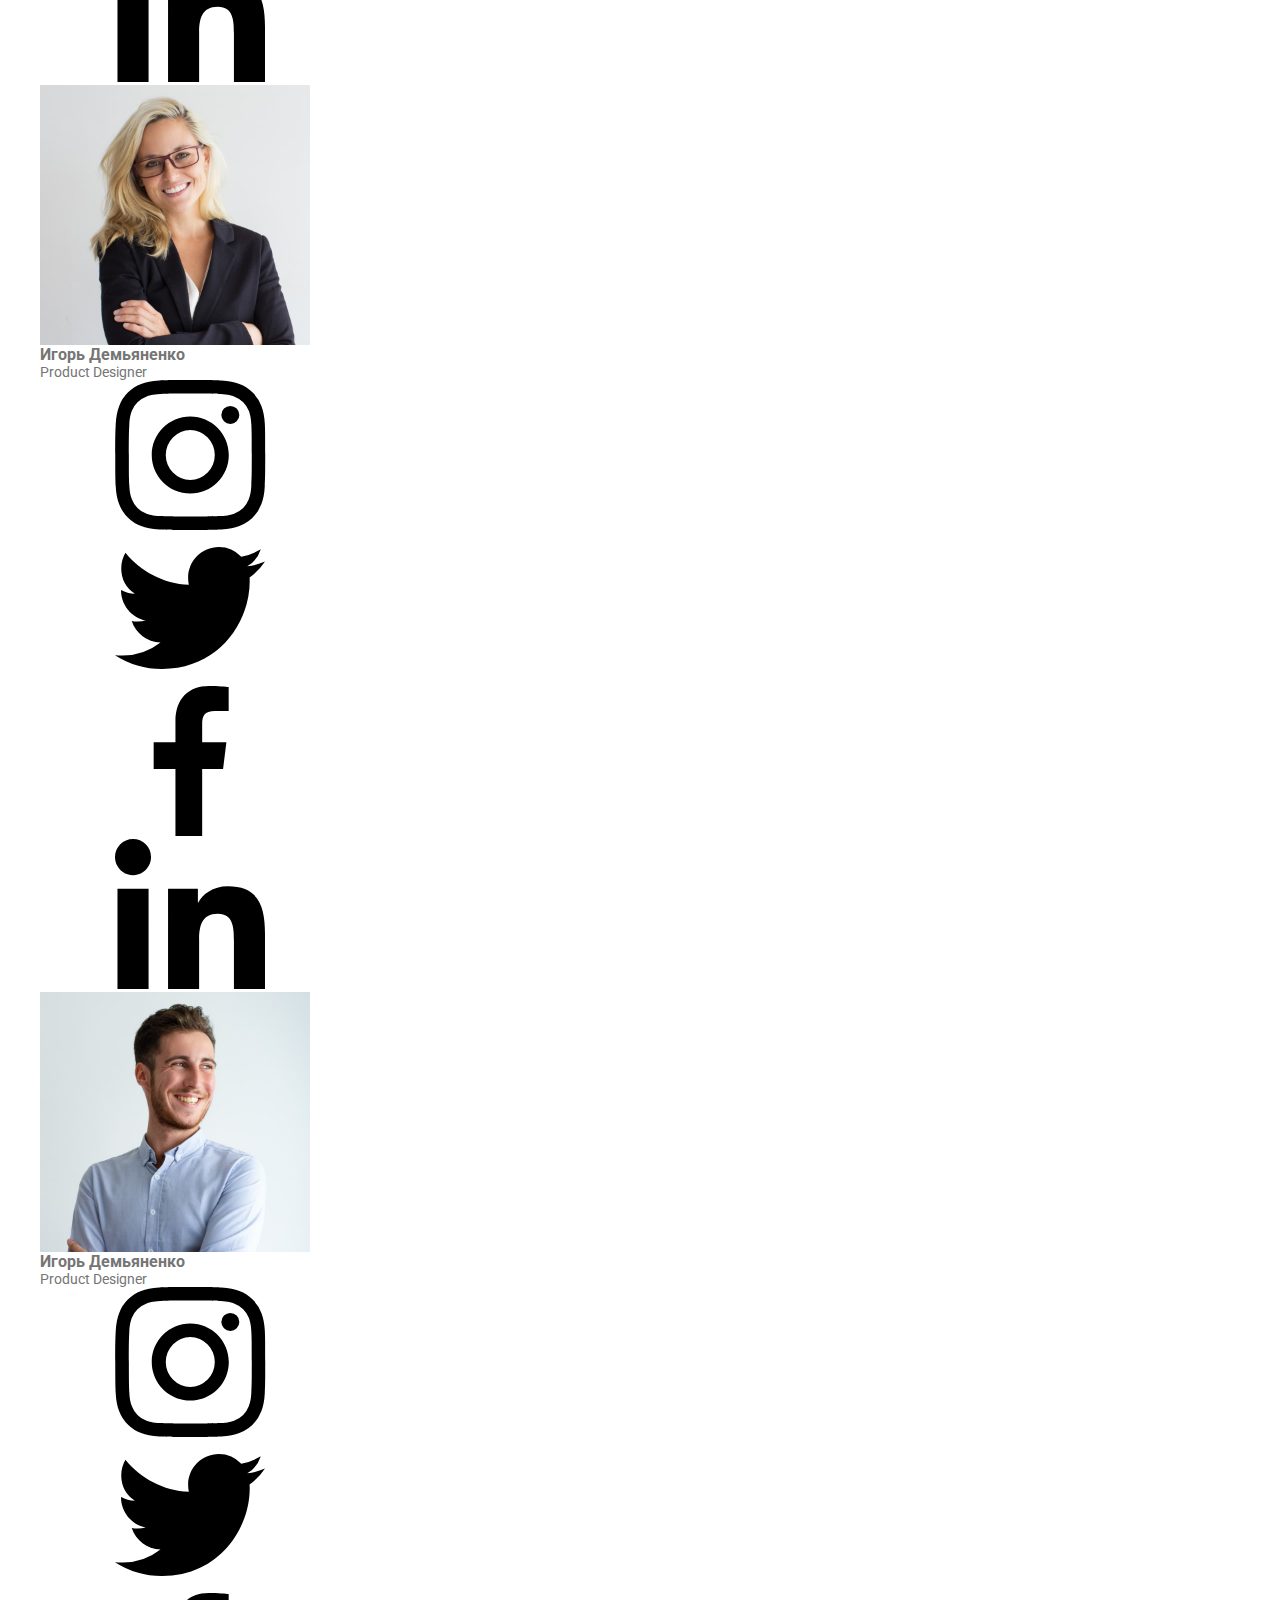
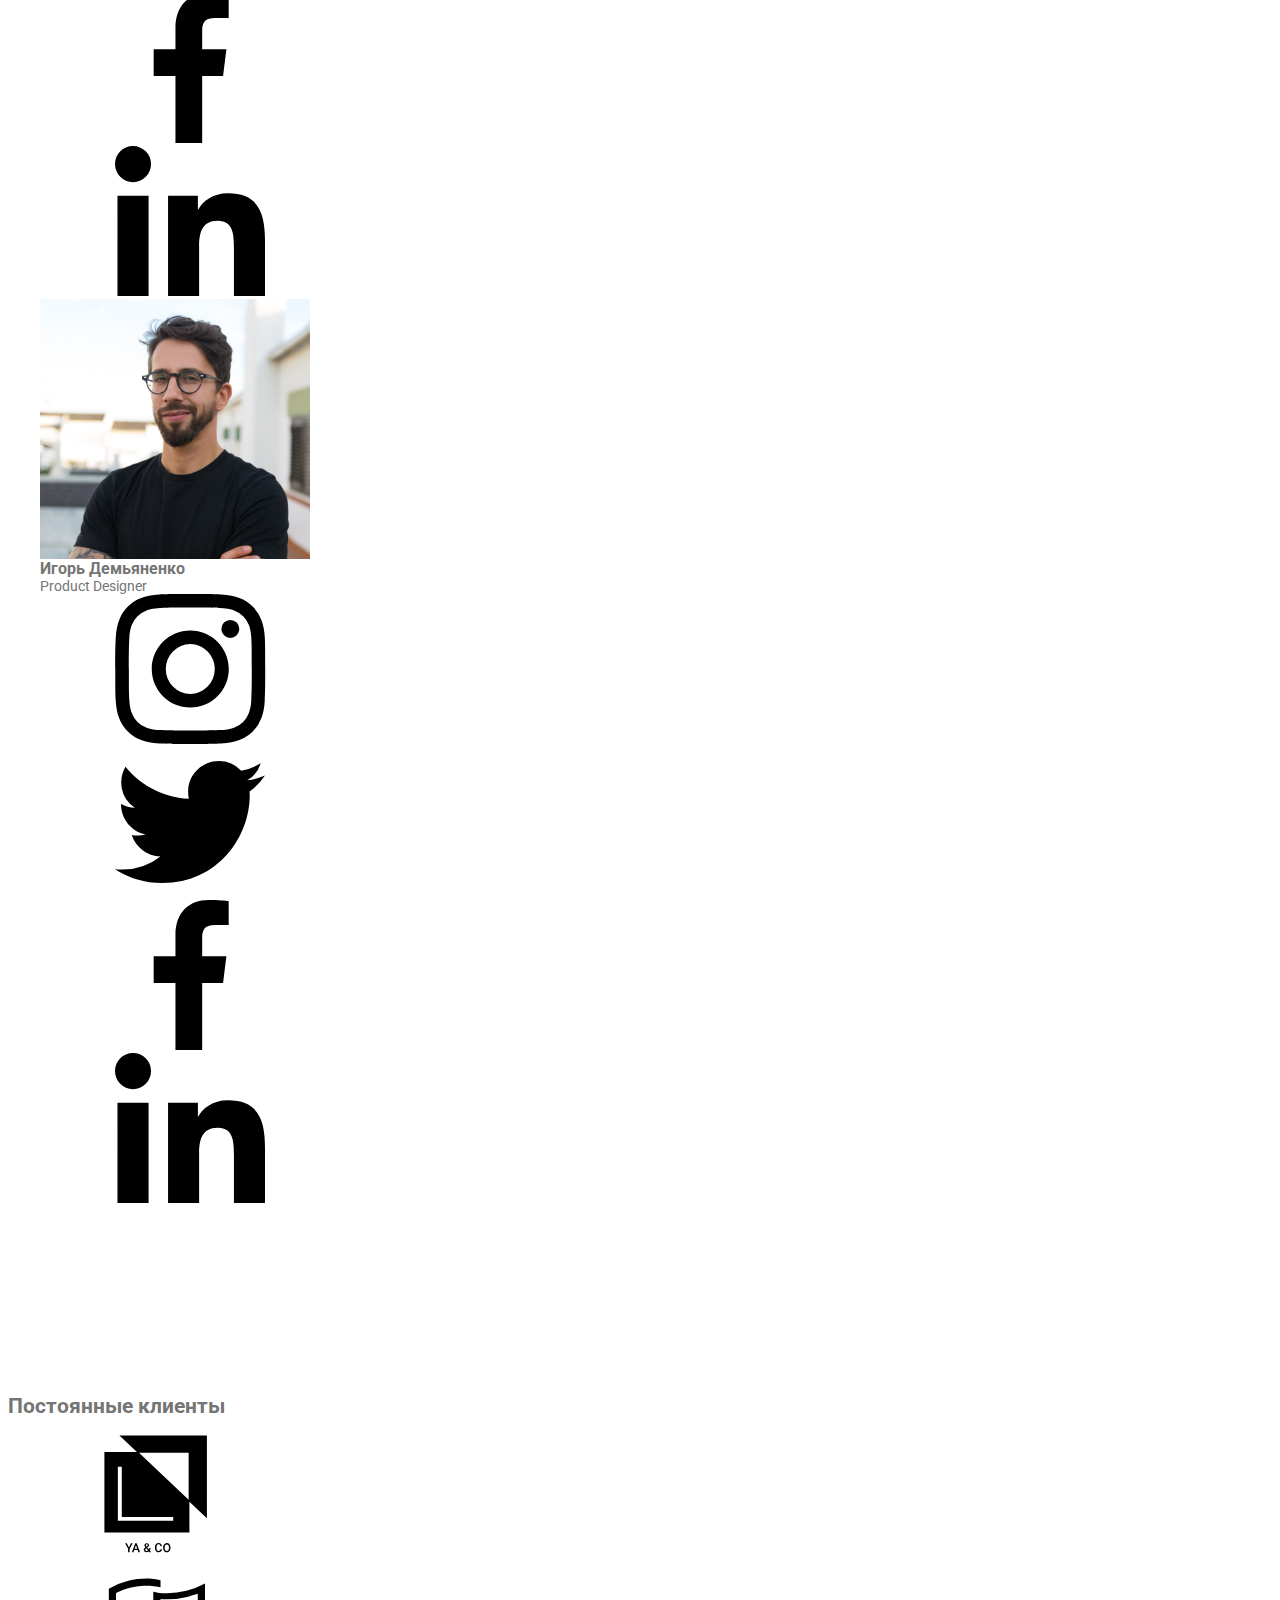
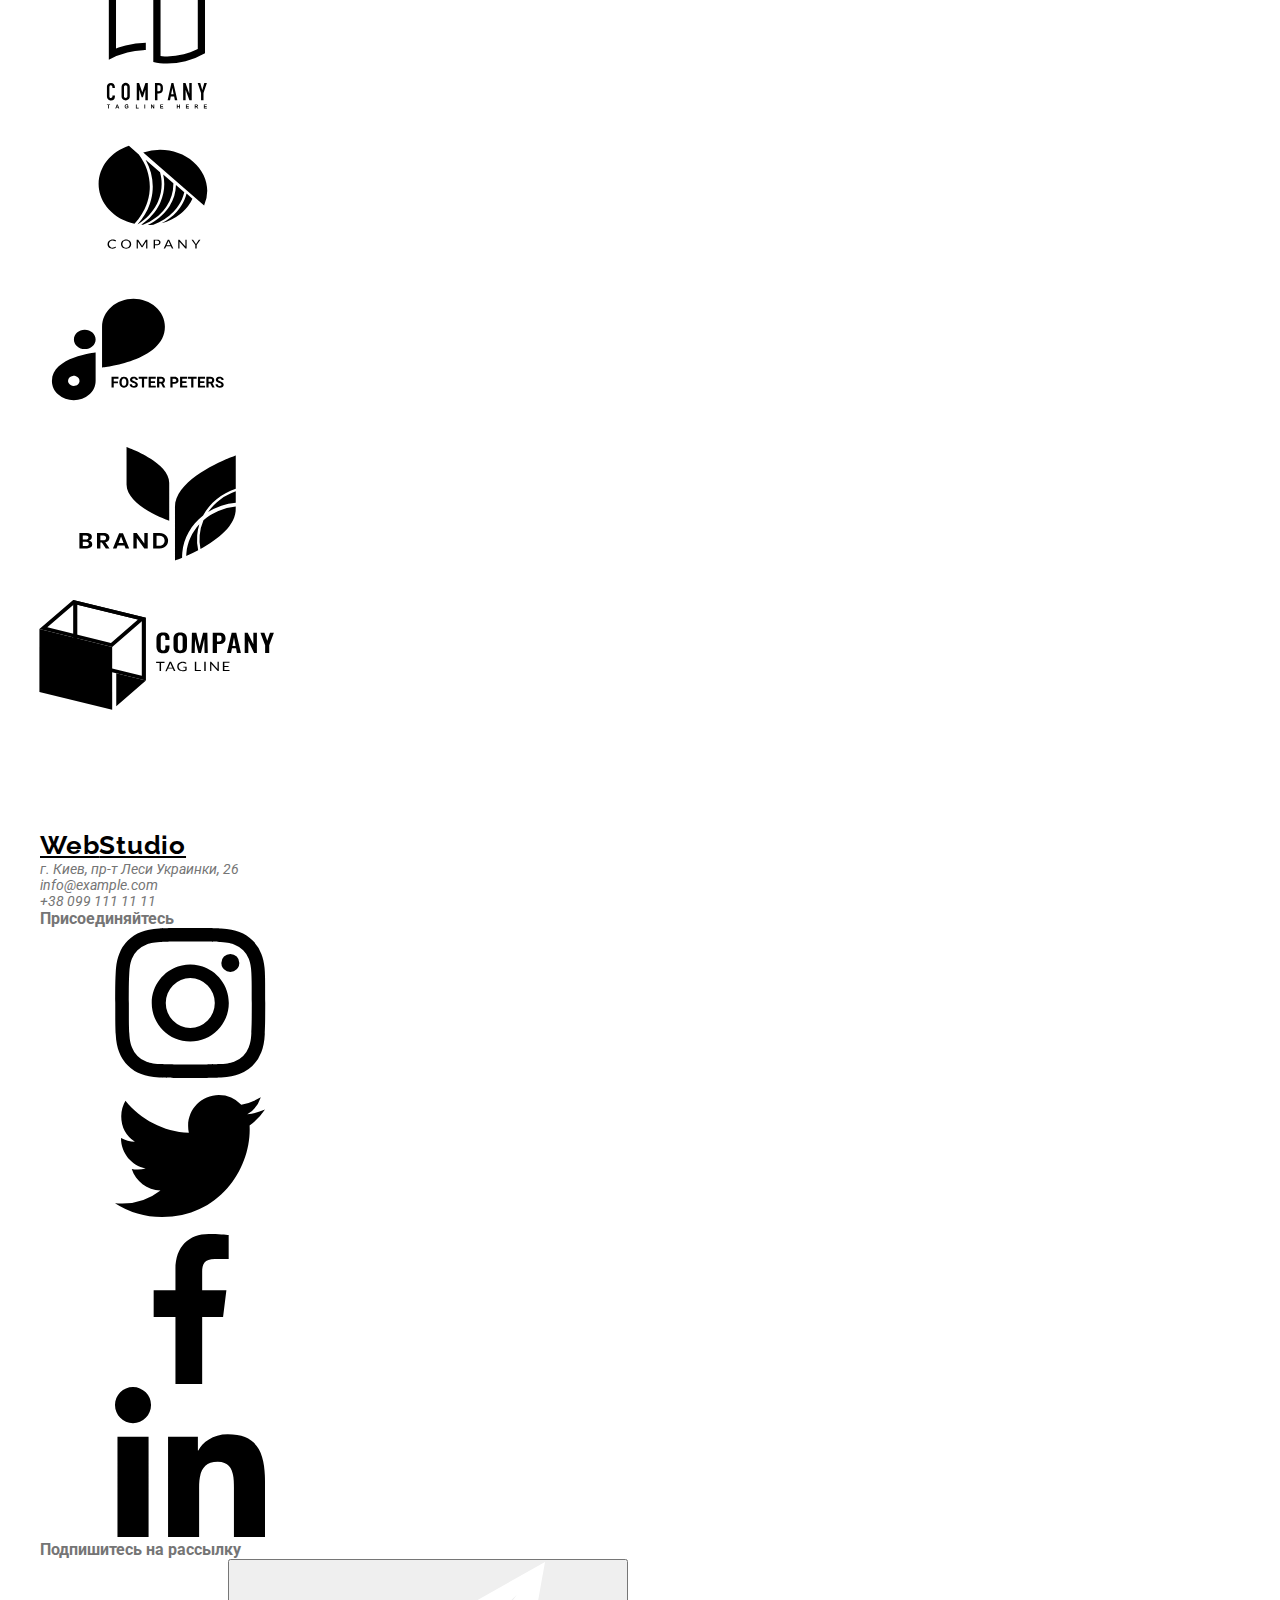
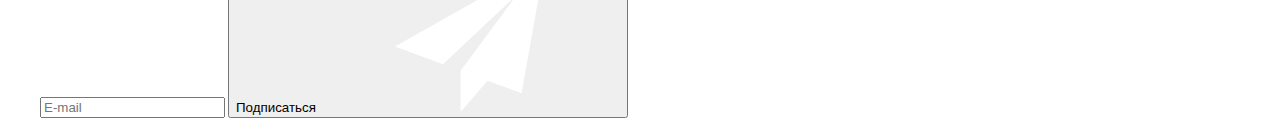
==== commit 666541bc: "Renaming by BEM" ====
--- a/index.html
+++ b/index.html
@@ -24,102 +24,106 @@
   <body>
     <header>
       <!-- Navigation side -->
-      <div class="container header-nav">
+      <div class="container header__navigation">
         <nav class="navigation">
-          <a class="logo link" href="./index.html"><span class="logo-part link">Web</span>Studio</a>
-          <ul class="navigation-list list">
-            <li class="nav-item">
-              <a class="nav-link link active" href="./index.html">Студия</a>
-            </li>
-            <li class="nav-item">
-              <a class="nav-link link" href="./portfolio.html">Портфолио</a>
-            </li>
-            <li class="nav-item">
-              <a class="nav-link link" href="#">Контакты</a>
+          <a class="logo" href="./index.html">Web<span class="logo--header">Studio</span> </a>
+          <ul class="navigation__list list">
+            <li class="navigation__item">
+              <a class="navigation__link navigation__link--active link" href="./index.html"
+                >Студия</a
+              >
+            </li>
+            <li class="navigation__item">
+              <a class="navigation__link link" href="./portfolio.html">Портфолио</a>
+            </li>
+            <li class="navigation__item">
+              <a class="navigation__link link" href="#">Контакты</a>
             </li>
           </ul>
         </nav>
-        <!-- End navigation side -->
 
         <!-- Contact side -->
-        <ul class="contact-header list">
-          <li class="contact-item">
-            <a class="contact-link link" href="mailto:info@devstudio.com">
-              <svg class="icons-contact" width="16px" height="12px">
+        <ul class="contacts list">
+          <li class="contacts__item">
+            <a class="contacts__link link" href="mailto:info@devstudio.com">
+              <svg class="contacts__icon" width="16px" height="12px">
                 <use href="./images/icons.svg#icon-envelope"></use></svg
               >info@devstudio.com</a
             >
           </li>
-          <li class="contact-item">
-            <a class="contact-link link" href="tel:+380961111111">
-              <svg class="icons-contact" width="10px" height="16px">
+          <li class="contacts__item">
+            <a class="contacts__link link" href="tel:+380961111111">
+              <svg class="contacts__icon" width="10px" height="16px">
                 <use href="./images/icons.svg#icon-smartphone"></use></svg
               >+38 096 111 11 11</a
             >
           </li>
         </ul>
       </div>
-      <!-- End contact side-->
     </header>
+
     <main>
-      <!-- Action side -->
-      <section class="action-box">
+      <!-- Hero side -->
+      <section class="hero">
         <div class="container">
-          <h1 class="caption-main">
+          <h1 class="hero__title">
             Эффективные решения <br />
             для вашего бизнеса
           </h1>
-          <button class="order-btn" type="button" data-modal-open>Заказать услугу</button>
+          <button class="btn" type="button" data-modal-open>Заказать услугу</button>
         </div>
       </section>
-      <!-- End action side -->
 
       <!-- Advantage side-->
-      <section class="advantage-section section">
+      <section class="advantage section">
         <div class="container">
-          <h2 class="title-sections hidden">Наши преимущества</h2>
-          <ul class="advantage-list list">
-            <li class="advantage-box">
-              <div class="advantage-icons">
-                <svg class="icons-advantage">
+          <h2 class="title hidden">Наши преимущества</h2>
+
+          <ul class="advantage__list list">
+            <li class="advantage__item">
+              <div class="advantage__icon-box">
+                <svg class="advantage__icon">
                   <use href="./images/icons.svg#icon-antenna"></use>
                 </svg>
               </div>
-              <h3 class="advantage-subtitle">Внимание к деталям</h3>
-              <p class="advantuge-text">
+              <h3 class="advantage__subtitle">Внимание к деталям</h3>
+              <p class="advantage__text">
                 Идейные соображения, а также начало повседневной работы по формированию позиции.
               </p>
             </li>
-            <li class="advantage-box">
-              <div class="advantage-icons">
-                <svg class="icons-advantage">
+
+            <li class="advantage__item">
+              <div class="advantage__icon-box">
+                <svg class="advantage__icon">
                   <use href="./images/icons.svg#icon-clock"></use>
                 </svg>
               </div>
-              <h3 class="advantage-subtitle">Пунктуальность</h3>
-              <p class="advantuge-text">
+              <h3 class="advantage__subtitle">Пунктуальность</h3>
+              <p class="advantage__text">
                 Задача организации, в особенности же рамки и место обучения кадров влечет за собой.
               </p>
             </li>
-            <li class="advantage-box">
-              <div class="advantage-icons">
-                <svg class="icons-advantage">
+
+            <li class="advantage__item">
+              <div class="advantage__icon-box">
+                <svg class="advantage__icon">
                   <use href="./images/icons.svg#icon-diagram"></use>
                 </svg>
               </div>
-              <h3 class="advantage-subtitle">Планирование</h3>
-              <p class="advantuge-text">
+              <h3 class="advantage__subtitle">Планирование</h3>
+              <p class="advantage__text">
                 Равным образом консультация с широким активом в значительной степени обуславливает.
               </p>
             </li>
-            <li class="advantage-box">
-              <div class="advantage-icons">
-                <svg class="icons-advantage">
+
+            <li class="advantage__item">
+              <div class="advantage__icon-box">
+                <svg class="advantage__icon">
                   <use href="./images/icons.svg#icon-astronaut"></use>
                 </svg>
               </div>
-              <h3 class="advantage-subtitle">Современные технологии</h3>
-              <p class="advantuge-text">
+              <h3 class="advantage__subtitle">Современные технологии</h3>
+              <p class="advantage__text">
                 Значимость этих проблем настолько очевидна, что реализация плановых заданий.
               </p>
             </li>
@@ -129,292 +133,326 @@
       <!-- End advantage side -->
 
       <!-- About us side-->
-      <section class="about-us-section section">
+      <section class="about-us section">
         <div class="container">
-          <h2 class="title-sections">Чем мы занимаемся</h2>
-          <ul class="about-us-list list">
-            <li class="about-us-item">
+          <h2 class="title">Чем мы занимаемся</h2>
+
+          <ul class="about-us__list list">
+            <li class="about-us__item">
               <img
-                src="./images/about-1.jpg"
+                src="./images/about-us/about-1.jpg"
                 alt="Программист работает в офисе"
                 width="370"
                 height="294"
               />
-              <p class="about-us-subtitle">Десктопные приложения</p>
-            </li>
-            <li class="about-us-item">
+              <p class="about-us__subtitle">Десктопные приложения</p>
+            </li>
+
+            <li class="about-us__item">
               <img
-                src="./images/about-2.jpg"
+                src="./images/about-us/about-2.jpg"
                 alt="Дизайнер разрабатывает приложения для смартфон"
                 width="370"
                 height="294"
               />
-              <p class="about-us-subtitle">Мобильные приложения</p>
-            </li>
-            <li class="about-us-item">
+              <p class="about-us__subtitle">Мобильные приложения</p>
+            </li>
+
+            <li class="about-us__item">
               <img
-                src="./images/about-3.jpg"
+                src="./images/about-us/about-3.jpg"
                 alt="Креативный веб-дизайн художника с рабочим цветом"
                 width="370"
                 height="294"
               />
-              <p class="about-us-subtitle">Дизайнерские решения</p>
+              <p class="about-us__subtitle">Дизайнерские решения</p>
             </li>
           </ul>
         </div>
       </section>
-      <!-- End about us side-->
 
       <!-- Team side-->
-      <section class="team-section section">
+      <section class="team section">
         <div class="container">
-          <h2 class="title-sections">Наша команда</h2>
-          <ul class="team-list list">
-            <li class="team-item">
-              <img src="./images/team-1.jpg" alt="Дизайнер продукта" width="270" height="260" />
-              <div class="team-card">
-                <h3 class="team-name">Игорь Демьяненко</h3>
-                <p class="team-position">Product Designer</p>
-                <ul class="team-icons list">
-                  <li class="icon-list-team">
-                    <a
-                      class="icon-link-team link"
-                      href="#"
-                      target="_blank"
-                      rel="nofollow noopener noreferrer"
-                      aria-label="instagram"
-                    >
-                      <svg class="icons-team">
-                        <use href="./images/icons.svg#icon-instagram"></use>
-                      </svg>
-                    </a>
-                  </li>
-                  <li class="icon-list-team">
-                    <a
-                      class="icon-link-team link"
-                      href="#"
-                      target="_blank"
-                      rel="nofollow noopener noreferrer"
-                      aria-label="twitter"
-                    >
-                      <svg class="icons-team">
-                        <use href="./images/icons.svg#icon-twitter"></use>
-                      </svg>
-                    </a>
-                  </li>
-                  <li class="icon-list-team">
-                    <a
-                      class="icon-link-team link"
-                      href="#"
-                      target="_blank"
-                      rel="nofollow noopener noreferrer"
-                      aria-label="facebook"
-                    >
-                      <svg class="icons-team">
-                        <use href="./images/icons.svg#icon-facebook"></use>
-                      </svg>
-                    </a>
-                  </li>
-                  <li class="icon-list-team">
-                    <a
-                      class="icon-link-team link"
-                      href="#"
-                      target="_blank"
-                      rel="nofollow noopener noreferrer"
-                      aria-label="linkedin"
-                    >
-                      <svg class="icons-team">
-                        <use href="./images/icons.svg#icon-linkedin"></use>
-                      </svg>
-                    </a>
-                  </li>
-                </ul>
-              </div>
-            </li>
-
-            <li class="team-item">
-              <img src="./images/team-2.jpg" alt="Фронтенд разработчик" width="270" height="260" />
-              <div class="team-card">
-                <h3 class="team-name">Ольга Репина</h3>
-                <p class="team-position">Frontend Developer</p>
-                <ul class="team-icons list">
-                  <li class="icon-list-team">
-                    <a
-                      class="icon-link-team link"
-                      href="#"
-                      target="_blank"
-                      rel="nofollow noopener noreferrer"
-                      aria-label="instagram"
-                    >
-                      <svg class="icons-team">
-                        <use href="./images/icons.svg#icon-instagram"></use>
-                      </svg>
-                    </a>
-                  </li>
-                  <li class="icon-list-team">
-                    <a
-                      class="icon-link-team link"
-                      href="#"
-                      target="_blank"
-                      rel="nofollow noopener noreferrer"
-                      aria-label="twitter"
-                    >
-                      <svg class="icons-team">
-                        <use href="./images/icons.svg#icon-twitter"></use>
-                      </svg>
-                    </a>
-                  </li>
-                  <li class="icon-list-team">
-                    <a
-                      class="icon-link-team link"
-                      href="#"
-                      target="_blank"
-                      rel="nofollow noopener noreferrer"
-                      aria-label="facebook"
-                    >
-                      <svg class="icons-team">
-                        <use href="./images/icons.svg#icon-facebook"></use>
-                      </svg>
-                    </a>
-                  </li>
-                  <li class="icon-list-team">
-                    <a
-                      class="icon-link-team link"
-                      href="#"
-                      target="_blank"
-                      rel="nofollow noopener noreferrer"
-                      aria-label="linkedin"
-                    >
-                      <svg class="icons-team">
-                        <use href="./images/icons.svg#icon-linkedin"></use>
-                      </svg>
-                    </a>
-                  </li>
-                </ul>
-              </div>
-            </li>
-
-            <li class="team-item">
-              <img src="./images/team-3.jpg" alt="Маркетолог" width="270" height="260" />
-              <div class="team-card">
-                <h3 class="team-name">Николай Тарасов</h3>
-                <p class="team-position">Marketing</p>
-                <ul class="team-icons list">
-                  <li class="icon-list-team">
-                    <a
-                      class="icon-link-team link"
-                      href="#"
-                      target="_blank"
-                      rel="nofollow noopener noreferrer"
-                      aria-label="instagram"
-                    >
-                      <svg class="icons-team">
-                        <use href="./images/icons.svg#icon-instagram"></use>
-                      </svg>
-                    </a>
-                  </li>
-                  <li class="icon-list-team">
-                    <a
-                      class="icon-link-team link"
-                      href="#"
-                      target="_blank"
-                      rel="nofollow noopener noreferrer"
-                      aria-label="twitter"
-                    >
-                      <svg class="icons-team">
-                        <use href="./images/icons.svg#icon-twitter"></use>
-                      </svg>
-                    </a>
-                  </li>
-                  <li class="icon-list-team">
-                    <a
-                      class="icon-link-team link"
-                      href="#"
-                      target="_blank"
-                      rel="nofollow noopener noreferrer"
-                      aria-label="facebook"
-                    >
-                      <svg class="icons-team">
-                        <use href="./images/icons.svg#icon-facebook"></use>
-                      </svg>
-                    </a>
-                  </li>
-                  <li class="icon-list-team">
-                    <a
-                      class="icon-link-team link"
-                      href="#"
-                      target="_blank"
-                      rel="nofollow noopener noreferrer"
-                      aria-label="linkedin"
-                    >
-                      <svg class="icons-team">
-                        <use href="./images/icons.svg#icon-linkedin"></use>
-                      </svg>
-                    </a>
-                  </li>
-                </ul>
-              </div>
-            </li>
-
-            <li class="team-item">
+          <h2 class="title">Наша команда</h2>
+
+          <ul class="team__list list">
+            <li class="team__item">
               <img
-                src="./images/team-4.jpg"
-                alt="Дизайнер пользовательского интерфейса"
+                src="./images/team/team-1.jpg"
+                alt="Дизайнер продукта"
                 width="270"
                 height="260"
               />
-              <div class="team-card">
-                <h3 class="team-name">Михаил Ермаков</h3>
-                <p class="team-position">UI Designer</p>
-                <ul class="team-icons list">
-                  <li class="icon-list-team">
-                    <a
-                      class="icon-link-team link"
+              <div class="card">
+                <h3 class="card__name">Игорь Демьяненко</h3>
+                <p class="card__position">Product Designer</p>
+
+                <ul class="social list">
+                  <li class="social__list">
+                    <a
+                      class="social__link link"
                       href="#"
                       target="_blank"
                       rel="nofollow noopener noreferrer"
                       aria-label="instagram"
                     >
-                      <svg class="icons-team">
+                      <svg class="social__icon">
                         <use href="./images/icons.svg#icon-instagram"></use>
                       </svg>
                     </a>
                   </li>
-                  <li class="icon-list-team">
-                    <a
-                      class="icon-link-team link"
+
+                  <li class="social__list">
+                    <a
+                      class="social__link link"
                       href="#"
                       target="_blank"
                       rel="nofollow noopener noreferrer"
                       aria-label="twitter"
                     >
-                      <svg class="icons-team">
+                      <svg class="social__icon">
                         <use href="./images/icons.svg#icon-twitter"></use>
                       </svg>
                     </a>
                   </li>
-                  <li class="icon-list-team">
-                    <a
-                      class="icon-link-team link"
+
+                  <li class="social__list">
+                    <a
+                      class="social__link link"
                       href="#"
                       target="_blank"
                       rel="nofollow noopener noreferrer"
                       aria-label="facebook"
                     >
-                      <svg class="icons-team">
+                      <svg class="social__icon">
                         <use href="./images/icons.svg#icon-facebook"></use>
                       </svg>
                     </a>
                   </li>
-                  <li class="icon-list-team">
-                    <a
-                      class="icon-link-team link"
+
+                  <li class="social__list">
+                    <a
+                      class="social__link link"
                       href="#"
                       target="_blank"
                       rel="nofollow noopener noreferrer"
                       aria-label="linkedin"
                     >
-                      <svg class="icons-team">
+                      <svg class="social__icon">
+                        <use href="./images/icons.svg#icon-linkedin"></use>
+                      </svg>
+                    </a>
+                  </li>
+                </ul>
+              </div>
+            </li>
+
+            <li class="team__item">
+              <img
+                src="./images/team/team-2.jpg"
+                alt="Дизайнер продукта"
+                width="270"
+                height="260"
+              />
+              <div class="card">
+                <h3 class="card__name">Игорь Демьяненко</h3>
+                <p class="card__position">Product Designer</p>
+
+                <ul class="social list">
+                  <li class="social__list">
+                    <a
+                      class="social__link link"
+                      href="#"
+                      target="_blank"
+                      rel="nofollow noopener noreferrer"
+                      aria-label="instagram"
+                    >
+                      <svg class="social__icon">
+                        <use href="./images/icons.svg#icon-instagram"></use>
+                      </svg>
+                    </a>
+                  </li>
+
+                  <li class="social__list">
+                    <a
+                      class="social__link link"
+                      href="#"
+                      target="_blank"
+                      rel="nofollow noopener noreferrer"
+                      aria-label="twitter"
+                    >
+                      <svg class="social__icon">
+                        <use href="./images/icons.svg#icon-twitter"></use>
+                      </svg>
+                    </a>
+                  </li>
+
+                  <li class="social__list">
+                    <a
+                      class="social__link link"
+                      href="#"
+                      target="_blank"
+                      rel="nofollow noopener noreferrer"
+                      aria-label="facebook"
+                    >
+                      <svg class="social__icon">
+                        <use href="./images/icons.svg#icon-facebook"></use>
+                      </svg>
+                    </a>
+                  </li>
+
+                  <li class="social__list">
+                    <a
+                      class="social__link link"
+                      href="#"
+                      target="_blank"
+                      rel="nofollow noopener noreferrer"
+                      aria-label="linkedin"
+                    >
+                      <svg class="social__icon">
+                        <use href="./images/icons.svg#icon-linkedin"></use>
+                      </svg>
+                    </a>
+                  </li>
+                </ul>
+              </div>
+            </li>
+
+            <li class="team__item">
+              <img
+                src="./images/team/team-3.jpg"
+                alt="Дизайнер продукта"
+                width="270"
+                height="260"
+              />
+              <div class="card">
+                <h3 class="card__name">Игорь Демьяненко</h3>
+                <p class="card__position">Product Designer</p>
+
+                <ul class="social list">
+                  <li class="social__list">
+                    <a
+                      class="social__link link"
+                      href="#"
+                      target="_blank"
+                      rel="nofollow noopener noreferrer"
+                      aria-label="instagram"
+                    >
+                      <svg class="social__icon">
+                        <use href="./images/icons.svg#icon-instagram"></use>
+                      </svg>
+                    </a>
+                  </li>
+
+                  <li class="social__list">
+                    <a
+                      class="social__link link"
+                      href="#"
+                      target="_blank"
+                      rel="nofollow noopener noreferrer"
+                      aria-label="twitter"
+                    >
+                      <svg class="social__icon">
+                        <use href="./images/icons.svg#icon-twitter"></use>
+                      </svg>
+                    </a>
+                  </li>
+
+                  <li class="social__list">
+                    <a
+                      class="social__link link"
+                      href="#"
+                      target="_blank"
+                      rel="nofollow noopener noreferrer"
+                      aria-label="facebook"
+                    >
+                      <svg class="social__icon">
+                        <use href="./images/icons.svg#icon-facebook"></use>
+                      </svg>
+                    </a>
+                  </li>
+
+                  <li class="social__list">
+                    <a
+                      class="social__link link"
+                      href="#"
+                      target="_blank"
+                      rel="nofollow noopener noreferrer"
+                      aria-label="linkedin"
+                    >
+                      <svg class="social__icon">
+                        <use href="./images/icons.svg#icon-linkedin"></use>
+                      </svg>
+                    </a>
+                  </li>
+                </ul>
+              </div>
+            </li>
+
+            <li class="team__item">
+              <img
+                src="./images/team/team-4.jpg"
+                alt="Дизайнер продукта"
+                width="270"
+                height="260"
+              />
+              <div class="card">
+                <h3 class="card__name">Игорь Демьяненко</h3>
+                <p class="card__position">Product Designer</p>
+
+                <ul class="social list">
+                  <li class="social__list">
+                    <a
+                      class="social__link link"
+                      href="#"
+                      target="_blank"
+                      rel="nofollow noopener noreferrer"
+                      aria-label="instagram"
+                    >
+                      <svg class="social__icon">
+                        <use href="./images/icons.svg#icon-instagram"></use>
+                      </svg>
+                    </a>
+                  </li>
+
+                  <li class="social__list">
+                    <a
+                      class="social__link link"
+                      href="#"
+                      target="_blank"
+                      rel="nofollow noopener noreferrer"
+                      aria-label="twitter"
+                    >
+                      <svg class="social__icon">
+                        <use href="./images/icons.svg#icon-twitter"></use>
+                      </svg>
+                    </a>
+                  </li>
+
+                  <li class="social__list">
+                    <a
+                      class="social__link link"
+                      href="#"
+                      target="_blank"
+                      rel="nofollow noopener noreferrer"
+                      aria-label="facebook"
+                    >
+                      <svg class="social__icon">
+                        <use href="./images/icons.svg#icon-facebook"></use>
+                      </svg>
+                    </a>
+                  </li>
+
+                  <li class="social__list">
+                    <a
+                      class="social__link link"
+                      href="#"
+                      target="_blank"
+                      rel="nofollow noopener noreferrer"
+                      aria-label="linkedin"
+                    >
+                      <svg class="social__icon">
                         <use href="./images/icons.svg#icon-linkedin"></use>
                       </svg>
                     </a>
@@ -425,151 +463,157 @@
           </ul>
         </div>
       </section>
-      <!-- End team side -->
+
       <!-- Clients side -->
-      <section class="clients-section section">
-        <h2 class="title-sections">Постоянные клиенты</h2>
-        <ul class="clients-icons list">
-          <li class="icon-list-clients">
-            <a class="icon-link-clients link" href="#" target="_blank">
-              <svg class="icons-clients">
+      <section class="clients section">
+        <h2 class="title">Постоянные клиенты</h2>
+
+        <ul class="clients__list list">
+          <li class="clients__item">
+            <a class="clients__link link" href="#" target="_blank">
+              <svg class="clients__icon">
                 <use href="./images/icons.svg#icon-client-1"></use>
               </svg>
             </a>
           </li>
-          <li class="icon-list-clients">
-            <a class="icon-link-clients link" href="#" target="_blank">
-              <svg class="icons-clients">
+          <li class="clients__item">
+            <a class="clients__link link" href="#" target="_blank">
+              <svg class="clients__icon">
                 <use href="./images/icons.svg#icon-client-2"></use>
               </svg>
             </a>
           </li>
-          <li class="icon-list-clients">
-            <a class="icon-link-clients link" href="#" target="_blank">
-              <svg class="icons-clients">
+          <li class="clients__item">
+            <a class="clients__link link" href="#" target="_blank">
+              <svg class="clients__icon">
                 <use href="./images/icons.svg#icon-client-3"></use>
               </svg>
             </a>
           </li>
-          <li class="icon-list-clients">
-            <a class="icon-link-clients link" href="#" target="_blank">
-              <svg class="icons-clients">
+          <li class="clients__item">
+            <a class="clients__link link" href="#" target="_blank">
+              <svg class="clients__icon">
                 <use href="./images/icons.svg#icon-client-4"></use>
               </svg>
             </a>
           </li>
-          <li class="icon-list-clients">
-            <a class="icon-link-clients link" href="#" target="_blank">
-              <svg class="icons-clients">
+          <li class="clients__item">
+            <a class="clients__link link" href="#" target="_blank">
+              <svg class="clients__icon">
                 <use href="./images/icons.svg#icon-client-5"></use>
               </svg>
             </a>
           </li>
-          <li class="icon-list-clients">
-            <a class="icon-link-clients link" href="#" target="_blank">
-              <svg class="icons-clients">
+          <li class="clients__item">
+            <a class="clients__link link" href="#" target="_blank">
+              <svg class="clients__icon">
                 <use href="./images/icons.svg#icon-client-6"></use>
               </svg>
             </a>
           </li>
         </ul>
       </section>
-      <!-- End clients side-->
     </main>
 
-    <footer class="footer-section">
+    <footer class="footer">
       <!-- Footer side -->
-      <div class="container footer-box">
-        <div class="address-box">
-          <a class="logo link" href="#"
-            ><span class="logo-part">Web</span><span class="logo-part-white">Studio</span></a
-          >
-          <address class="address-footer">
-            <ul class="address-list list">
-              <li class="address-item">
+      <div class="container footer--center">
+        <div class="address">
+          <a class="logo" href="#">Web<span class="logo--footer">Studio</span></a>
+          <address class="address--footer">
+            <ul class="address__list list">
+              <li class="address__item">
                 <a
-                  class="address-link link"
+                  class="address__link link"
                   href="https://goo.gl/maps/BJqGb4uzTvTz6RYZ6"
                   target="_blank"
                   rel="nofollow noreferrer noopener"
-                  ><span class="address-first">г. Киев, пр-т Леси Украинки, 26</span></a
+                  ><span class="address__text">г. Киев, пр-т Леси Украинки, 26</span></a
                 >
               </li>
-              <li class="address-item">
-                <a class="address-link link" href="mailto:info@example.com">info@example.com</a>
+              <li class="address__item">
+                <a class="address__link link" href="mailto:info@example.com">info@example.com</a>
               </li>
-              <li class="address-item">
-                <a class="address-link link" href="tel:+380991111111">+38 099 111 11 11</a>
+              <li class="address__item">
+                <a class="address__link link" href="tel:+380991111111">+38 099 111 11 11</a>
               </li>
             </ul>
           </address>
         </div>
+
         <div class="join">
-          <h3 class="join-subtitle">Присоединяйтесь</h3>
-          <ul class="join-icons list">
-            <li class="icon-list-join">
+          <h3 class="subtitle">Присоединяйтесь</h3>
+
+          <ul class="join__list list">
+            <li class="join__item">
               <a
-                class="icon-link-join link"
+                class="join__link link"
                 href="#"
                 target="_blank"
                 rel="nofollow noopener noreferrer"
                 aria-label="instagram"
               >
-                <svg class="icons-join">
+                <svg class="join__icon">
                   <use href="./images/icons.svg#icon-instagram"></use>
                 </svg>
               </a>
             </li>
-            <li class="icon-list-join">
+
+            <li class="join__item">
               <a
-                class="icon-link-join link"
+                class="join__link link"
                 href="#"
                 target="_blank"
                 rel="nofollow noopener noreferrer"
                 aria-label="twitter"
               >
-                <svg class="icons-join">
+                <svg class="join__icon">
                   <use href="./images/icons.svg#icon-twitter"></use>
                 </svg>
               </a>
             </li>
-            <li class="icon-list-join">
+
+            <li class="join__item">
               <a
-                class="icon-link-join link"
+                class="join__link link"
                 href="#"
                 target="_blank"
                 rel="nofollow noopener noreferrer"
                 aria-label="facebook"
               >
-                <svg class="icons-join">
+                <svg class="join__icon">
                   <use href="./images/icons.svg#icon-facebook"></use>
                 </svg>
               </a>
             </li>
-            <li class="icon-list-join">
+
+            <li class="join__item">
               <a
-                class="icon-link-join link"
+                class="join__link link"
                 href="#"
                 target="_blank"
                 rel="nofollow noopener noreferrer"
                 aria-label="linkedin"
               >
-                <svg class="icons-join">
+                <svg class="join__icon">
                   <use href="./images/icons.svg#icon-linkedin"></use>
                 </svg>
               </a>
             </li>
           </ul>
         </div>
-        <div class="subscribe-box">
-          <h3 class="join-subtitle">Подпишитесь на рассылку</h3>
-          <form class="form-subscribe">
-            <label class="subscribe-label">
-              <input class="subscribe-input" type="email" name="subscribe" placeholder="E-mail" />
+
+        <div class="subscribe">
+          <h3 class="subtitle">Подпишитесь на рассылку</h3>
+
+          <form class="subscribe__form">
+            <label class="subscribe__label">
+              <input class="subscribe__input" type="email" name="subscribe" placeholder="E-mail" />
             </label>
-            <button class="order-btn subscribe" type="button">
+
+            <button class="btn btn-subscribe" type="button">
               Подписаться
-              <svg class="subscribe-icon">
+              <svg class="subscribe__icon">
                 <use href="./images/icons.svg#icon-send"></use>
               </svg>
             </button>
@@ -579,50 +623,52 @@
       <!-- End footer side-->
     </footer>
 
-    <div class="backdrop is-hidden" data-modal>
+    <div class="backdrop backdrop--is-hidden" data-modal>
       <div class="modal">
-        <button class="btn-modal-close" type="button" data-modal-close>
-          <svg class="close-icon">
+        <button class="btn-close" type="button" data-modal-close>
+          <svg class="btn-close__icon">
             <use href="./images/icons.svg#icon-cross"></use>
           </svg>
         </button>
-        <form class="modal-form">
-          <p class="modal-title">Оставьте свои данные, мы вам перезвоним</p>
-          <div class="form-list">
-            <div class="form-item">
-              <label class="modal-label" for="user-name"> Имя </label>
-              <div class="form-input">
-                <input class="modal-input" type="text" name="name" id="user-name" />
-                <svg class="modal-icon">
+
+        <form class="form">
+          <p class="form__title">Оставьте свои данные, мы вам перезвоним</p>
+
+          <div class="form__list">
+            <div class="input-group">
+              <label class="input-group__label" for="user-name">Имя</label>
+              <div class="input-group__item">
+                <input class="input-group__input" type="text" name="name" id="user-name" />
+                <svg class="input-group__icon">
                   <use href="./images/icons.svg#icon-person"></use>
                 </svg>
               </div>
             </div>
 
-            <div class="form-item">
-              <label class="modal-label" for="user-phone"> Телефон </label>
-              <div class="form-input">
-                <input class="modal-input" type="text" name="phone" id="user-phone" />
-                <svg class="modal-icon">
+            <div class="input-group">
+              <label class="input-group__label" for="user-phone">Телефон</label>
+              <div class="input-group__item">
+                <input class="input-group__input" type="text" name="phone" id="user-phone" />
+                <svg class="input-group__icon">
                   <use href="./images/icons.svg#icon-phone"></use>
                 </svg>
               </div>
             </div>
 
-            <div class="form-item">
-              <label class="modal-label" for="user-email">Почта</label>
-              <div class="form-input">
-                <input class="modal-input" type="email" name="email" id="user-email" />
-                <svg class="modal-icon">
+            <div class="input-group">
+              <label class="input-group__label" for="user-email">Почта</label>
+              <div class="input-group__item">
+                <input class="input-group__input" type="email" name="email" id="user-email" />
+                <svg class="input-group__icon">
                   <use href="./images/icons.svg#icon-email"></use>
                 </svg>
               </div>
             </div>
 
-            <div class="form-item">
-              <label class="modal-label" for="user-comment">Комментарий</label>
+            <div class="input-group">
+              <label class="input-group__label" for="user-comment">Комментарий</label>
               <textarea
-                class="modal-area"
+                class="input-group__area"
                 name="comment"
                 placeholder="Введите текст"
                 id="user-comment"
@@ -630,21 +676,22 @@
             </div>
           </div>
 
-          <label class="checkbox-label">
-            <span class="checkbox">
-              <input class="checkbox-input hidden" type="checkbox" />
-              <span class="checkbox-item"></span>
-              <svg class="checkbox-icon">
+          <label class="checkbox-group">
+            <span class="checkbox-group__item">
+              <input class="checkbox-group__input hidden" type="checkbox" />
+              <span class="checkbox-group__custom"></span>
+              <svg class="checkbox-group__icon">
                 <use href="./images/icons.svg#icon-check"></use>
               </svg>
             </span>
-            <span class="lebel-item">
+
+            <span class="checkbox-group__label">
               Соглашаюсь с рассылкой и принимаю
-              <a class="agreement-link" href="#" target="_blank">Условия договора</a>
+              <a class="checkbox-group__link" href="#" target="_blank">Условия договора</a>
             </span>
           </label>
 
-          <button class="order-btn send" type="submit">Отправить</button>
+          <button class="btn btn--form" type="submit">Отправить</button>
         </form>
       </div>
     </div>
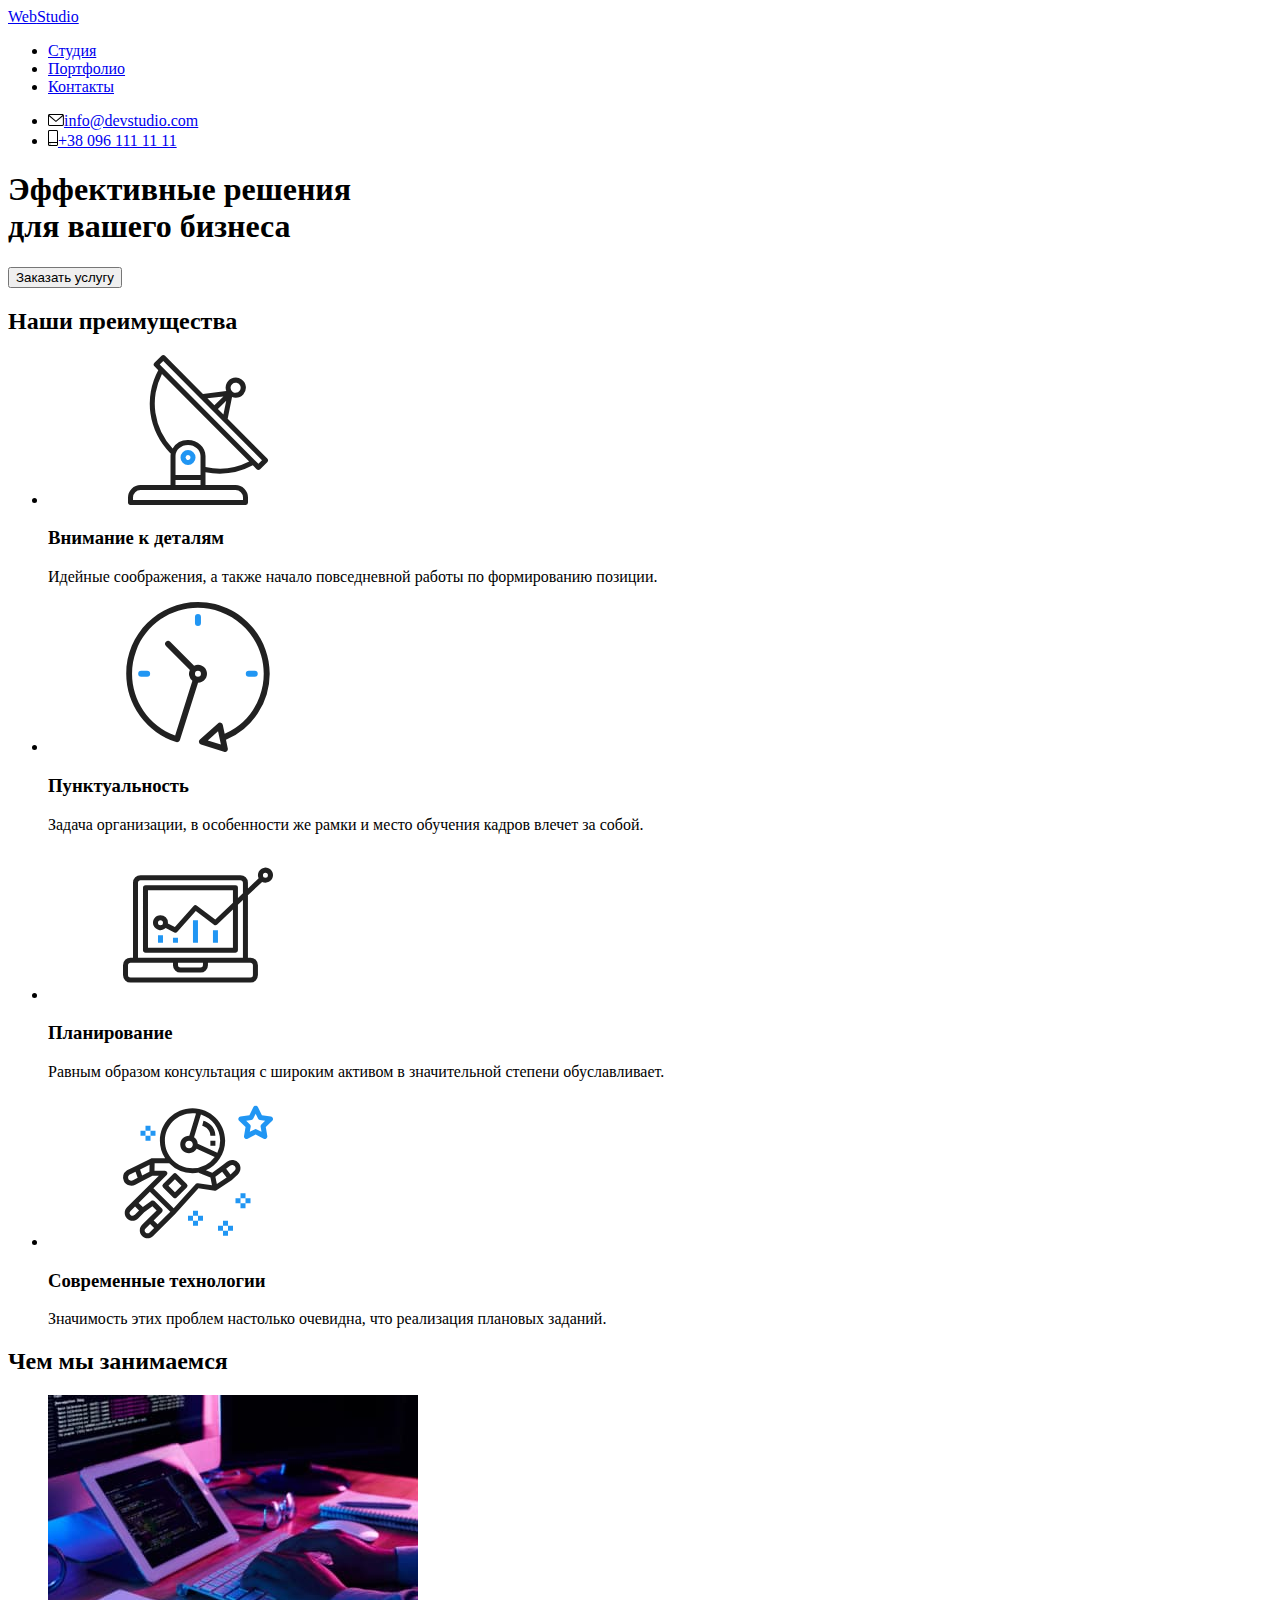
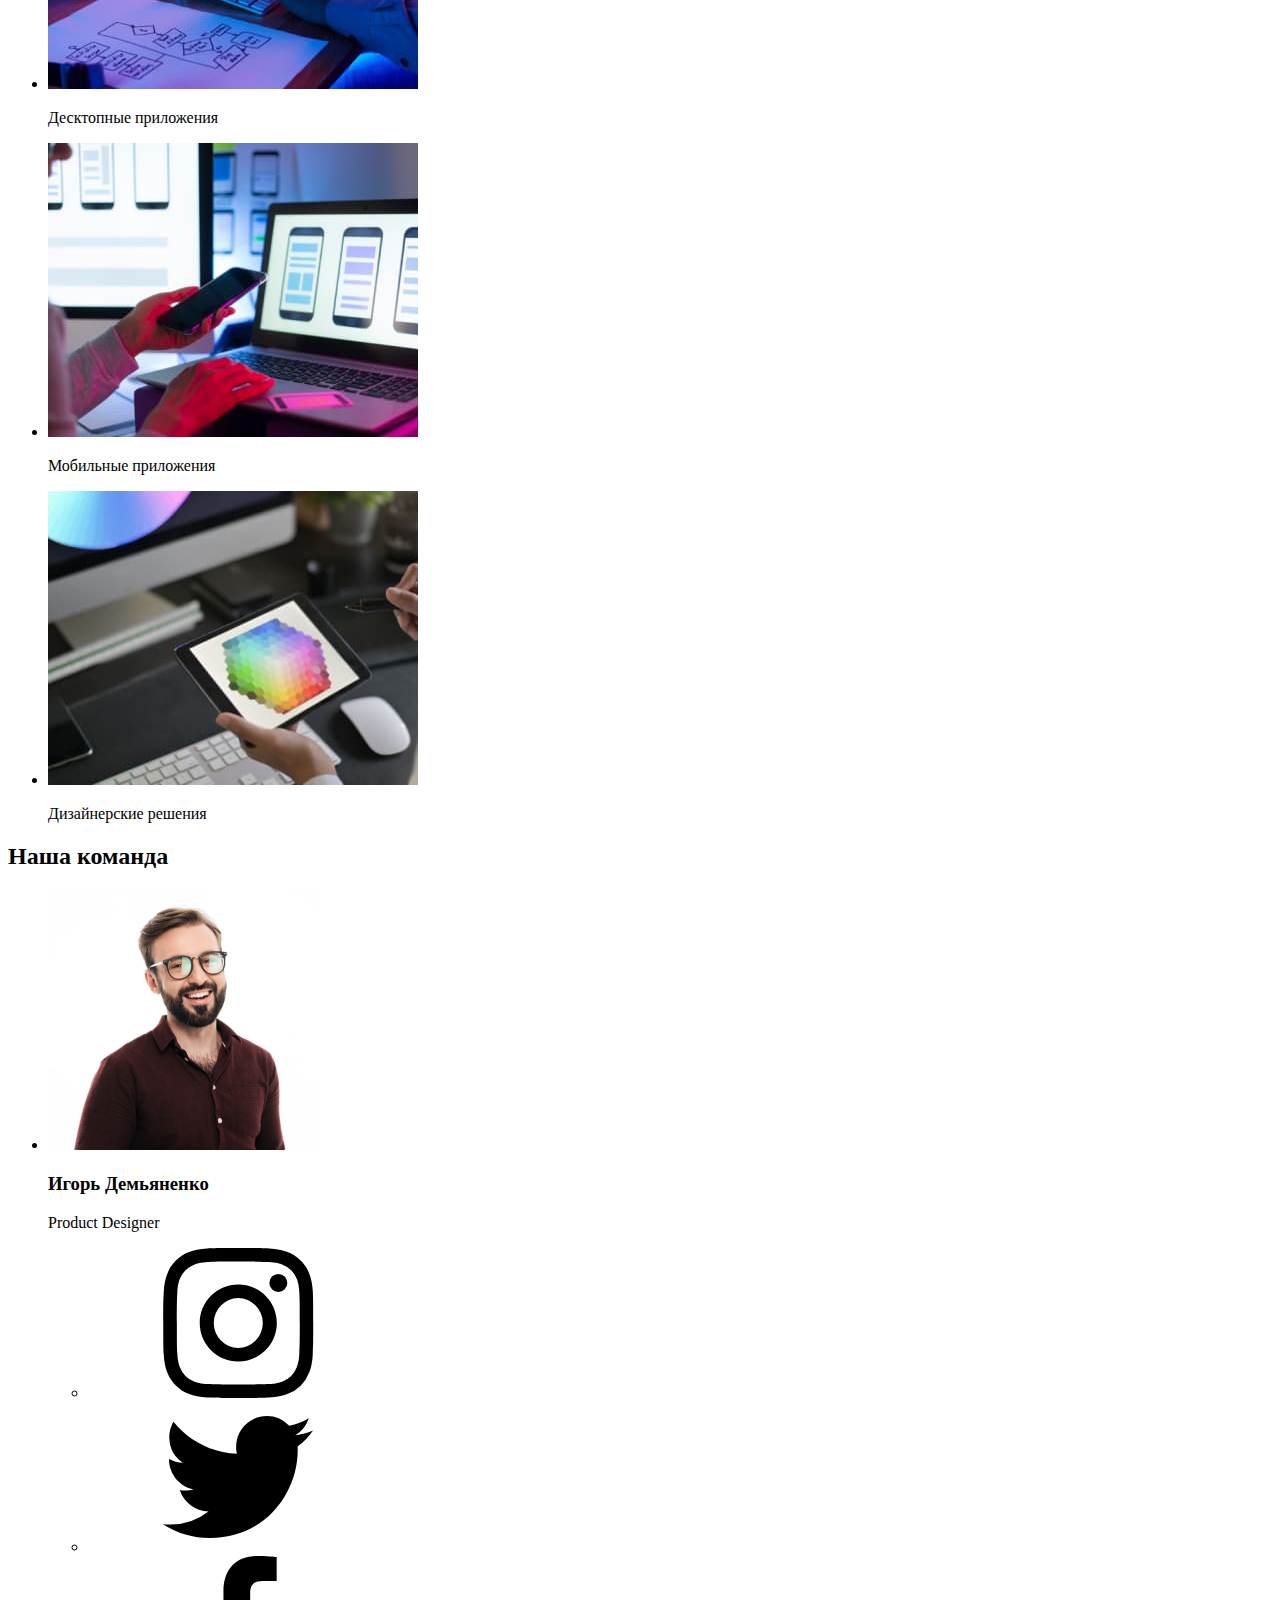
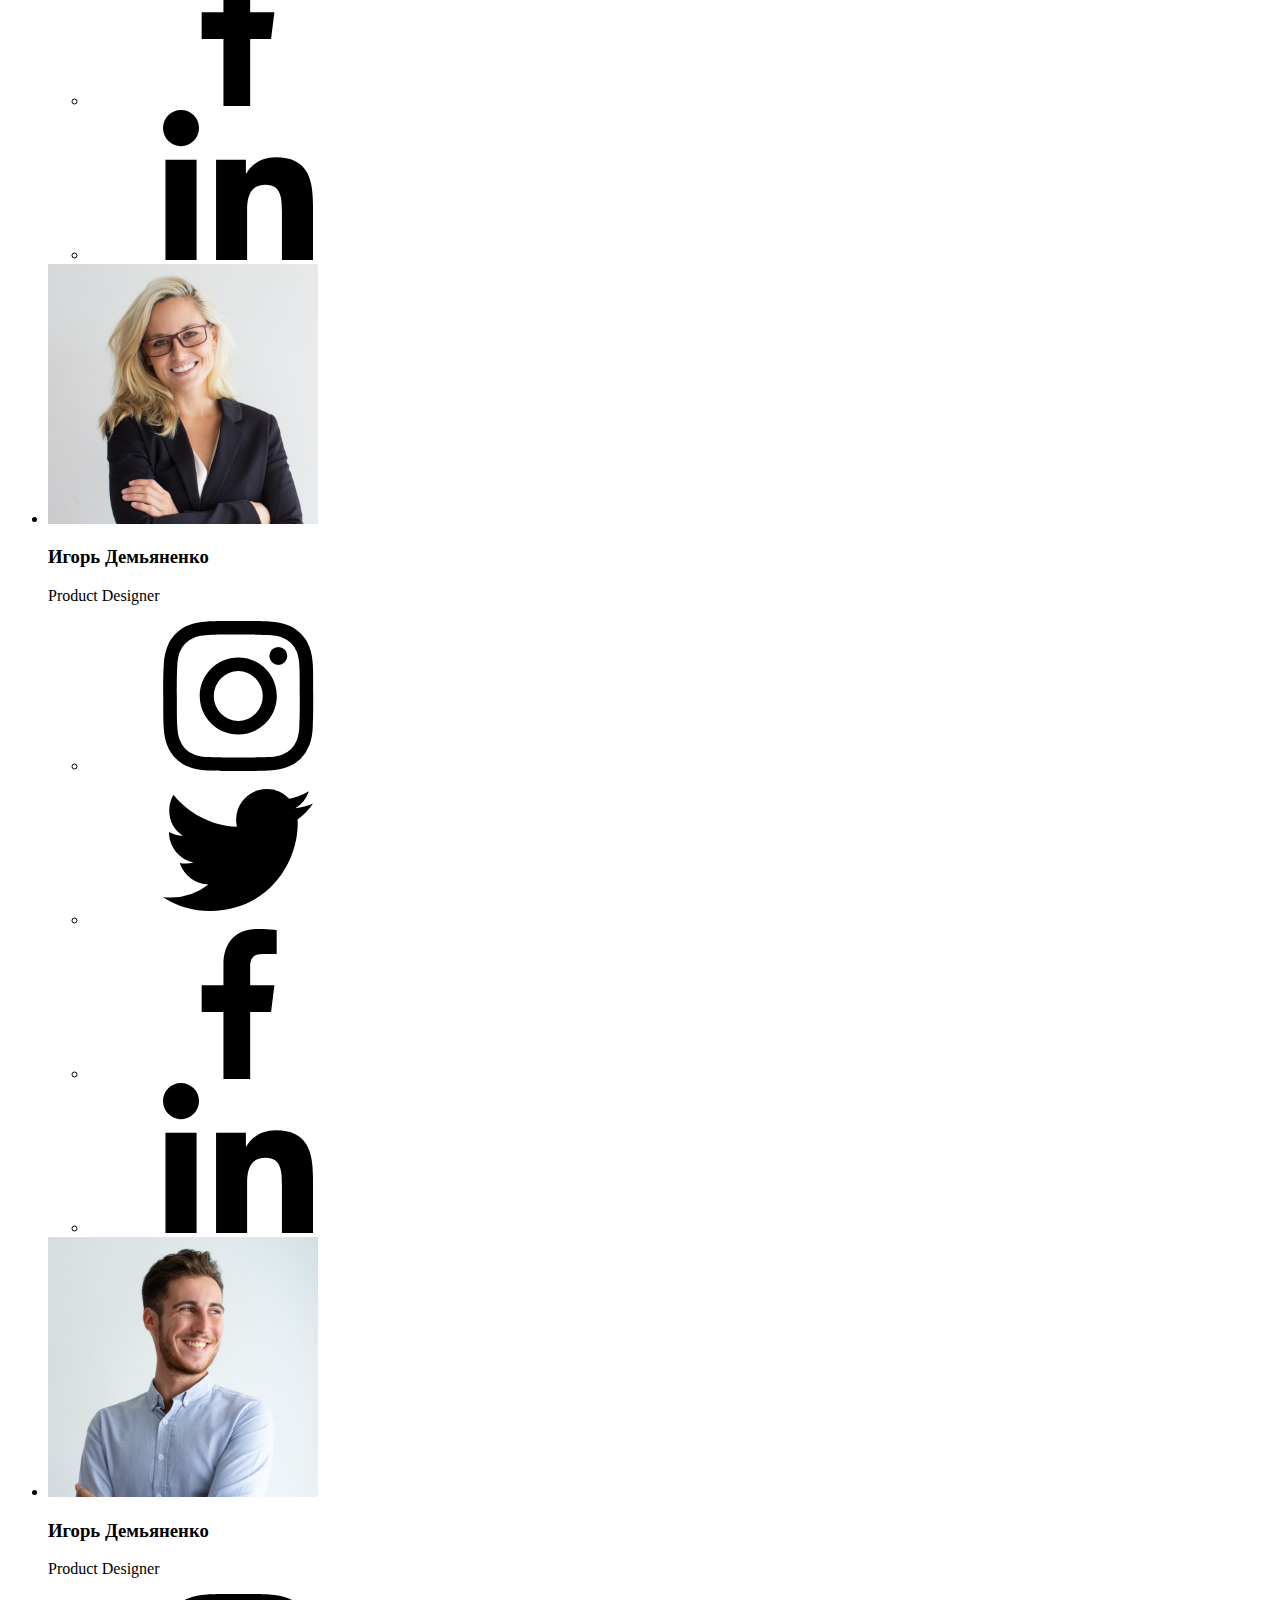
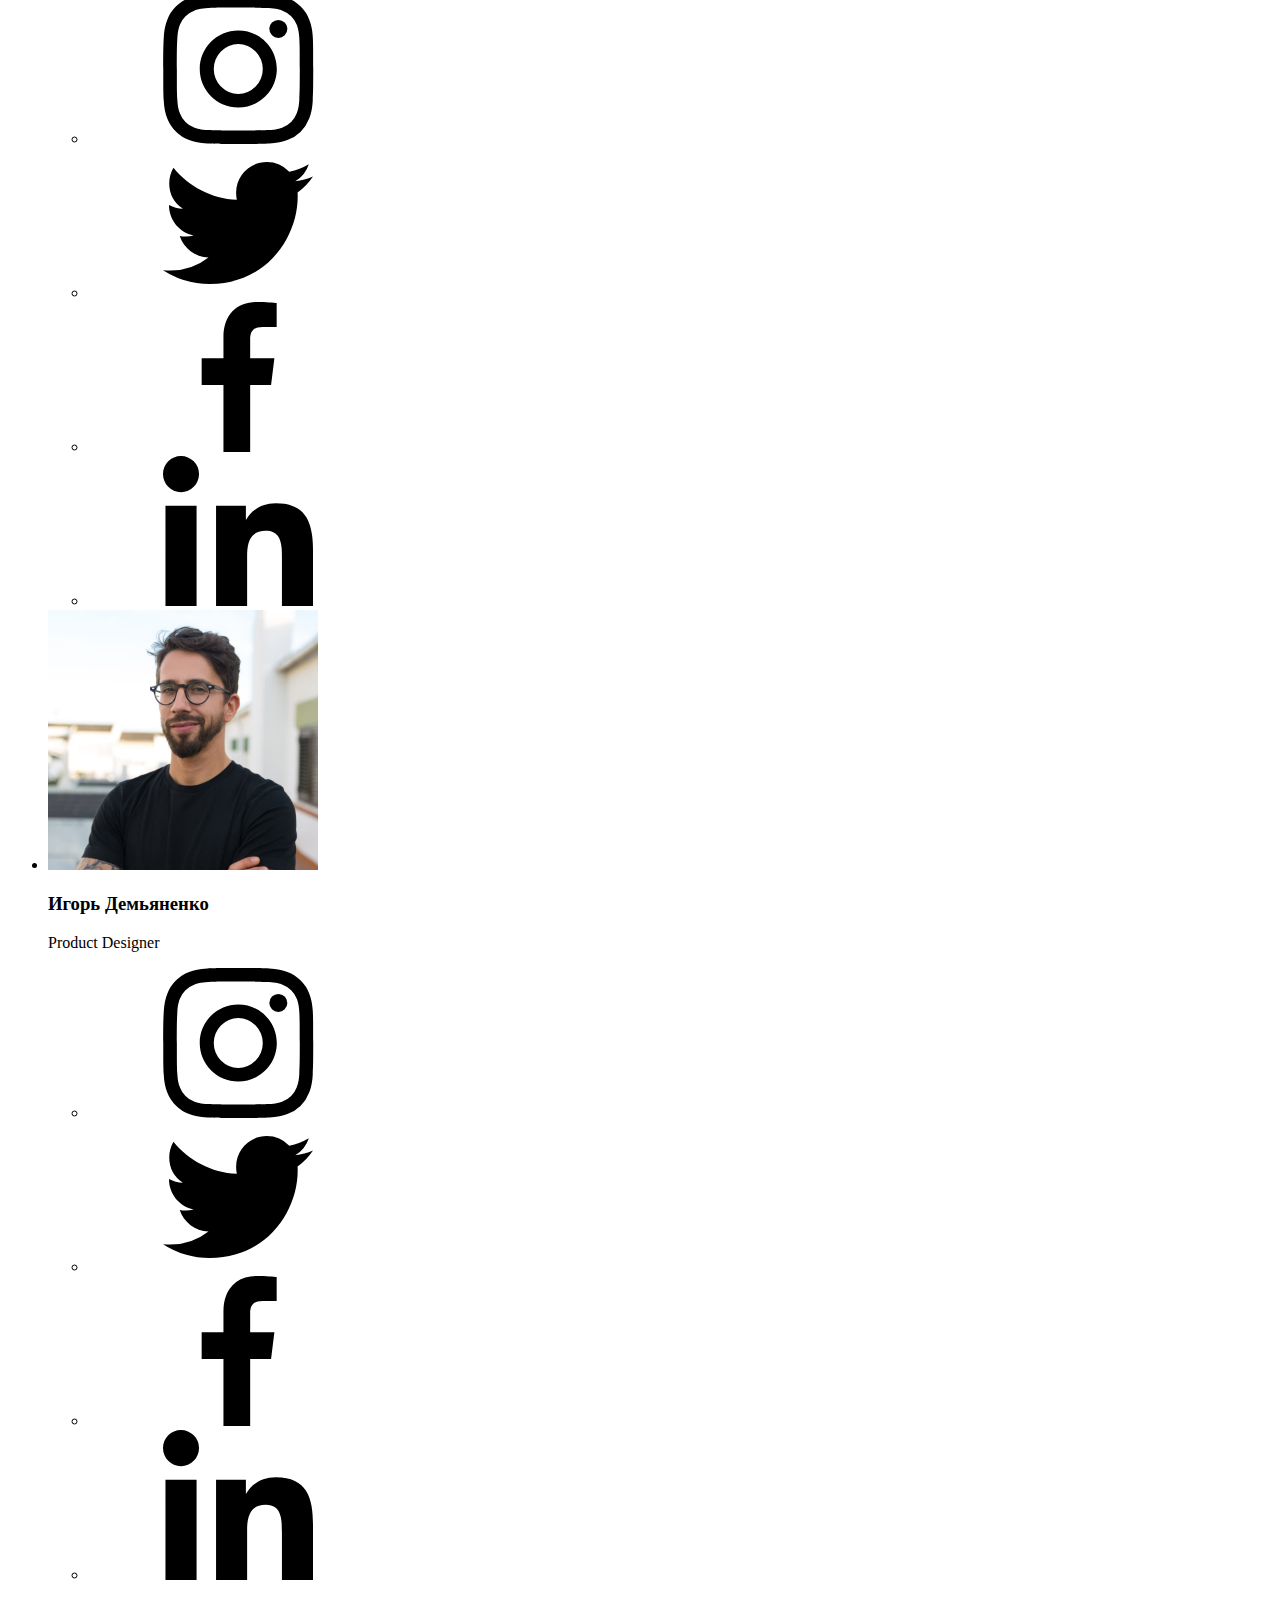
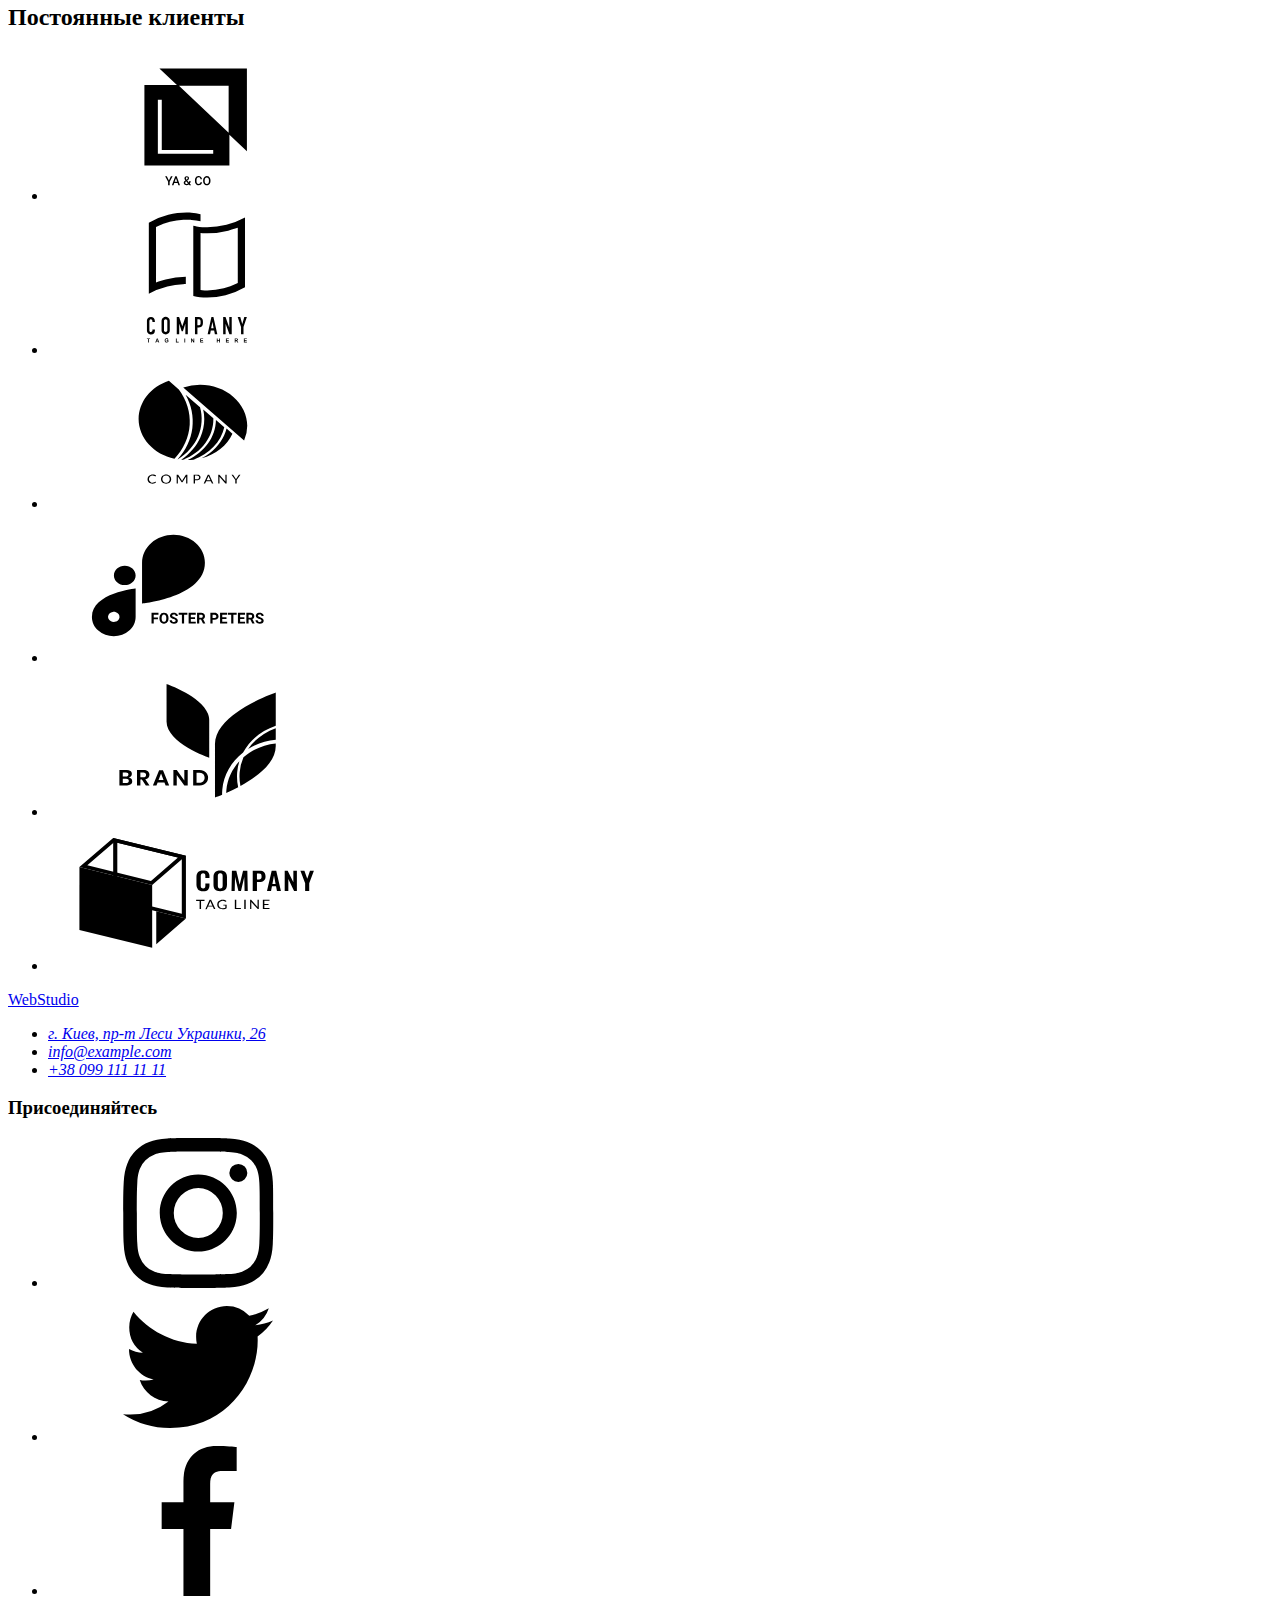
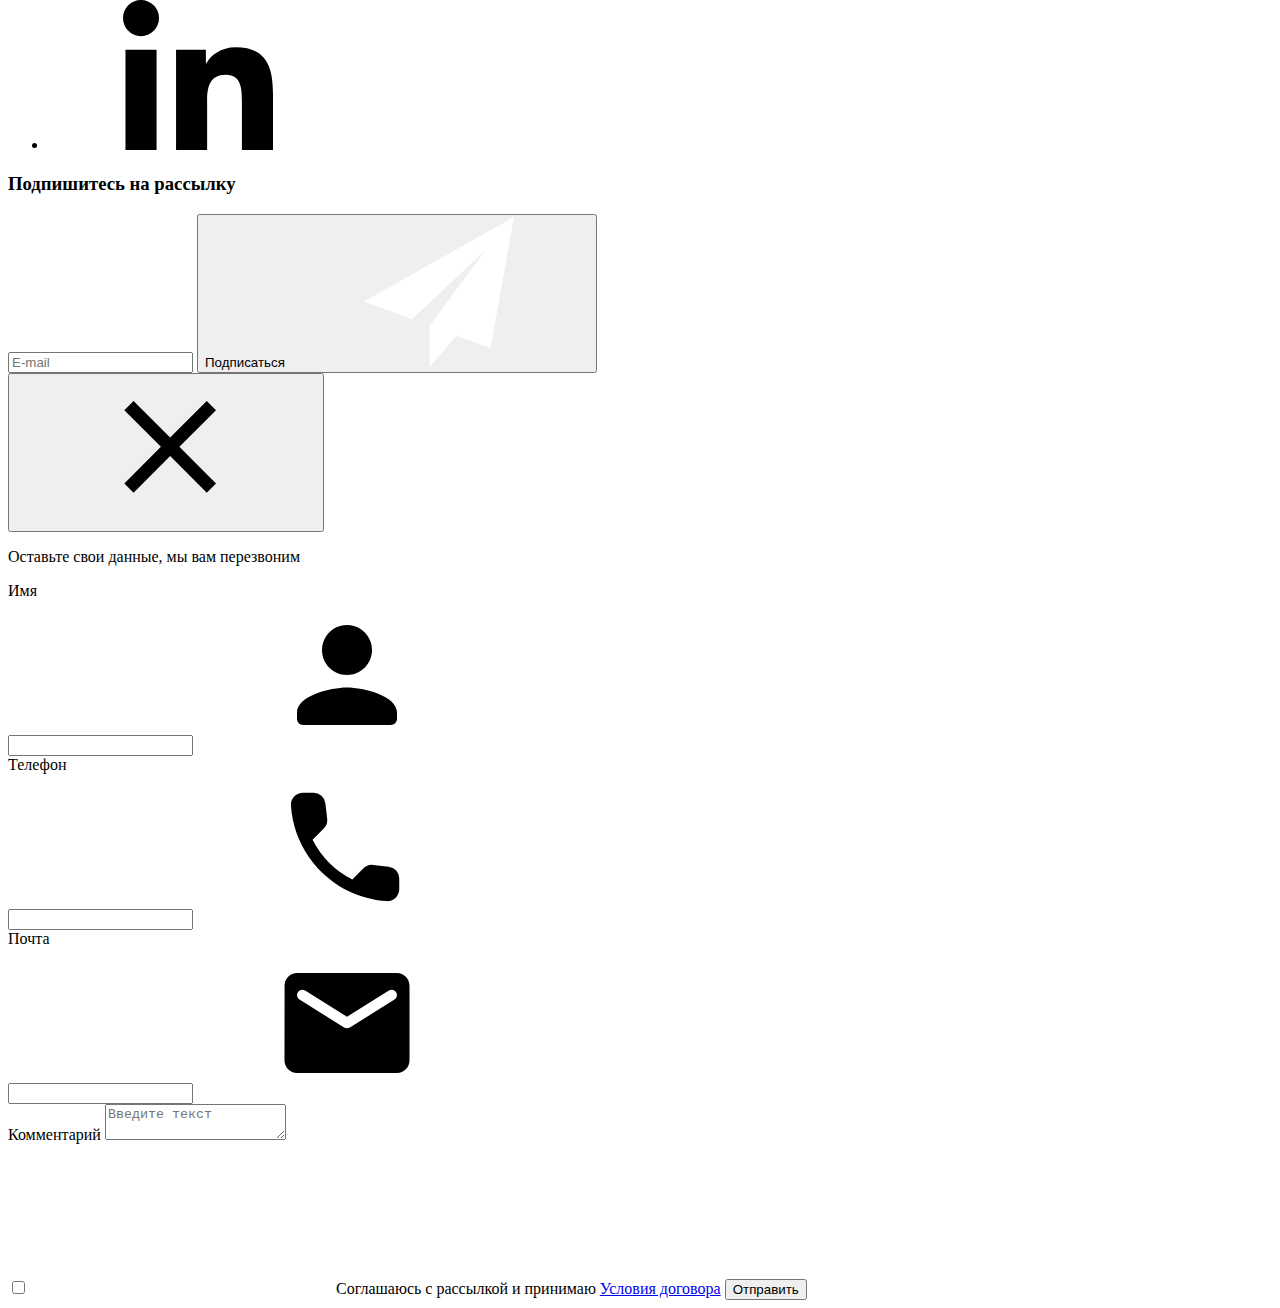
==== commit 1c263970: "Renaming by BEM" ====
--- a/index.html
+++ b/index.html
@@ -19,40 +19,38 @@
       rel="stylesheet"
     />
 
-    <link rel="stylesheet" href="./css/styles.css" />
+    <link rel="stylesheet" href="./css/main.min.css" />
   </head>
   <body>
-    <header>
+    <header class="header">
       <!-- Navigation side -->
-      <div class="container header__navigation">
+      <div class="header__navigation container">
         <nav class="navigation">
           <a class="logo" href="./index.html">Web<span class="logo--header">Studio</span> </a>
-          <ul class="navigation__list list">
+          <ul class="navigation__list">
             <li class="navigation__item">
-              <a class="navigation__link navigation__link--active link" href="./index.html"
-                >Студия</a
-              >
+              <a class="navigation__link navigation__link--active" href="./index.html">Студия</a>
             </li>
             <li class="navigation__item">
-              <a class="navigation__link link" href="./portfolio.html">Портфолио</a>
+              <a class="navigation__link" href="./portfolio.html">Портфолио</a>
             </li>
             <li class="navigation__item">
-              <a class="navigation__link link" href="#">Контакты</a>
+              <a class="navigation__link" href="#">Контакты</a>
             </li>
           </ul>
         </nav>
 
         <!-- Contact side -->
-        <ul class="contacts list">
+        <ul class="contacts">
           <li class="contacts__item">
-            <a class="contacts__link link" href="mailto:info@devstudio.com">
+            <a class="contacts__link" href="mailto:info@devstudio.com">
               <svg class="contacts__icon" width="16px" height="12px">
                 <use href="./images/icons.svg#icon-envelope"></use></svg
               >info@devstudio.com</a
             >
           </li>
           <li class="contacts__item">
-            <a class="contacts__link link" href="tel:+380961111111">
+            <a class="contacts__link" href="tel:+380961111111">
               <svg class="contacts__icon" width="10px" height="16px">
                 <use href="./images/icons.svg#icon-smartphone"></use></svg
               >+38 096 111 11 11</a
@@ -79,7 +77,7 @@
         <div class="container">
           <h2 class="title hidden">Наши преимущества</h2>
 
-          <ul class="advantage__list list">
+          <ul class="advantage__list">
             <li class="advantage__item">
               <div class="advantage__icon-box">
                 <svg class="advantage__icon">
@@ -137,7 +135,7 @@
         <div class="container">
           <h2 class="title">Чем мы занимаемся</h2>
 
-          <ul class="about-us__list list">
+          <ul class="about-us__list">
             <li class="about-us__item">
               <img
                 src="./images/about-us/about-1.jpg"
@@ -176,7 +174,7 @@
         <div class="container">
           <h2 class="title">Наша команда</h2>
 
-          <ul class="team__list list">
+          <ul class="team__list">
             <li class="team__item">
               <img
                 src="./images/team/team-1.jpg"
@@ -188,10 +186,10 @@
                 <h3 class="card__name">Игорь Демьяненко</h3>
                 <p class="card__position">Product Designer</p>
 
-                <ul class="social list">
-                  <li class="social__list">
-                    <a
-                      class="social__link link"
+                <ul class="social">
+                  <li class="social__list">
+                    <a
+                      class="social__link"
                       href="#"
                       target="_blank"
                       rel="nofollow noopener noreferrer"
@@ -205,7 +203,7 @@
 
                   <li class="social__list">
                     <a
-                      class="social__link link"
+                      class="social__link"
                       href="#"
                       target="_blank"
                       rel="nofollow noopener noreferrer"
@@ -219,7 +217,7 @@
 
                   <li class="social__list">
                     <a
-                      class="social__link link"
+                      class="social__link"
                       href="#"
                       target="_blank"
                       rel="nofollow noopener noreferrer"
@@ -233,7 +231,7 @@
 
                   <li class="social__list">
                     <a
-                      class="social__link link"
+                      class="social__link"
                       href="#"
                       target="_blank"
                       rel="nofollow noopener noreferrer"
@@ -259,10 +257,10 @@
                 <h3 class="card__name">Игорь Демьяненко</h3>
                 <p class="card__position">Product Designer</p>
 
-                <ul class="social list">
-                  <li class="social__list">
-                    <a
-                      class="social__link link"
+                <ul class="social">
+                  <li class="social__list">
+                    <a
+                      class="social__link"
                       href="#"
                       target="_blank"
                       rel="nofollow noopener noreferrer"
@@ -276,7 +274,7 @@
 
                   <li class="social__list">
                     <a
-                      class="social__link link"
+                      class="social__link"
                       href="#"
                       target="_blank"
                       rel="nofollow noopener noreferrer"
@@ -290,7 +288,7 @@
 
                   <li class="social__list">
                     <a
-                      class="social__link link"
+                      class="social__link"
                       href="#"
                       target="_blank"
                       rel="nofollow noopener noreferrer"
@@ -304,7 +302,7 @@
 
                   <li class="social__list">
                     <a
-                      class="social__link link"
+                      class="social__link"
                       href="#"
                       target="_blank"
                       rel="nofollow noopener noreferrer"
@@ -330,10 +328,10 @@
                 <h3 class="card__name">Игорь Демьяненко</h3>
                 <p class="card__position">Product Designer</p>
 
-                <ul class="social list">
-                  <li class="social__list">
-                    <a
-                      class="social__link link"
+                <ul class="social">
+                  <li class="social__list">
+                    <a
+                      class="social__link"
                       href="#"
                       target="_blank"
                       rel="nofollow noopener noreferrer"
@@ -347,7 +345,7 @@
 
                   <li class="social__list">
                     <a
-                      class="social__link link"
+                      class="social__link"
                       href="#"
                       target="_blank"
                       rel="nofollow noopener noreferrer"
@@ -361,7 +359,7 @@
 
                   <li class="social__list">
                     <a
-                      class="social__link link"
+                      class="social__link"
                       href="#"
                       target="_blank"
                       rel="nofollow noopener noreferrer"
@@ -375,7 +373,7 @@
 
                   <li class="social__list">
                     <a
-                      class="social__link link"
+                      class="social__link"
                       href="#"
                       target="_blank"
                       rel="nofollow noopener noreferrer"
@@ -401,10 +399,10 @@
                 <h3 class="card__name">Игорь Демьяненко</h3>
                 <p class="card__position">Product Designer</p>
 
-                <ul class="social list">
-                  <li class="social__list">
-                    <a
-                      class="social__link link"
+                <ul class="social">
+                  <li class="social__list">
+                    <a
+                      class="social__link"
                       href="#"
                       target="_blank"
                       rel="nofollow noopener noreferrer"
@@ -418,7 +416,7 @@
 
                   <li class="social__list">
                     <a
-                      class="social__link link"
+                      class="social__link"
                       href="#"
                       target="_blank"
                       rel="nofollow noopener noreferrer"
@@ -432,7 +430,7 @@
 
                   <li class="social__list">
                     <a
-                      class="social__link link"
+                      class="social__link"
                       href="#"
                       target="_blank"
                       rel="nofollow noopener noreferrer"
@@ -446,7 +444,7 @@
 
                   <li class="social__list">
                     <a
-                      class="social__link link"
+                      class="social__link"
                       href="#"
                       target="_blank"
                       rel="nofollow noopener noreferrer"
@@ -468,44 +466,44 @@
       <section class="clients section">
         <h2 class="title">Постоянные клиенты</h2>
 
-        <ul class="clients__list list">
+        <ul class="clients__list">
           <li class="clients__item">
-            <a class="clients__link link" href="#" target="_blank">
+            <a class="clients__link" href="#" target="_blank">
               <svg class="clients__icon">
                 <use href="./images/icons.svg#icon-client-1"></use>
               </svg>
             </a>
           </li>
           <li class="clients__item">
-            <a class="clients__link link" href="#" target="_blank">
+            <a class="clients__link" href="#" target="_blank">
               <svg class="clients__icon">
                 <use href="./images/icons.svg#icon-client-2"></use>
               </svg>
             </a>
           </li>
           <li class="clients__item">
-            <a class="clients__link link" href="#" target="_blank">
+            <a class="clients__link" href="#" target="_blank">
               <svg class="clients__icon">
                 <use href="./images/icons.svg#icon-client-3"></use>
               </svg>
             </a>
           </li>
           <li class="clients__item">
-            <a class="clients__link link" href="#" target="_blank">
+            <a class="clients__link" href="#" target="_blank">
               <svg class="clients__icon">
                 <use href="./images/icons.svg#icon-client-4"></use>
               </svg>
             </a>
           </li>
           <li class="clients__item">
-            <a class="clients__link link" href="#" target="_blank">
+            <a class="clients__link" href="#" target="_blank">
               <svg class="clients__icon">
                 <use href="./images/icons.svg#icon-client-5"></use>
               </svg>
             </a>
           </li>
           <li class="clients__item">
-            <a class="clients__link link" href="#" target="_blank">
+            <a class="clients__link" href="#" target="_blank">
               <svg class="clients__icon">
                 <use href="./images/icons.svg#icon-client-6"></use>
               </svg>
@@ -517,14 +515,14 @@
 
     <footer class="footer">
       <!-- Footer side -->
-      <div class="container footer--center">
+      <div class="footer--center container">
         <div class="address">
           <a class="logo" href="#">Web<span class="logo--footer">Studio</span></a>
           <address class="address--footer">
-            <ul class="address__list list">
+            <ul class="address__list">
               <li class="address__item">
                 <a
-                  class="address__link link"
+                  class="address__link"
                   href="https://goo.gl/maps/BJqGb4uzTvTz6RYZ6"
                   target="_blank"
                   rel="nofollow noreferrer noopener"
@@ -532,10 +530,10 @@
                 >
               </li>
               <li class="address__item">
-                <a class="address__link link" href="mailto:info@example.com">info@example.com</a>
+                <a class="address__link" href="mailto:info@example.com">info@example.com</a>
               </li>
               <li class="address__item">
-                <a class="address__link link" href="tel:+380991111111">+38 099 111 11 11</a>
+                <a class="address__link" href="tel:+380991111111">+38 099 111 11 11</a>
               </li>
             </ul>
           </address>
@@ -544,10 +542,10 @@
         <div class="join">
           <h3 class="subtitle">Присоединяйтесь</h3>
 
-          <ul class="join__list list">
+          <ul class="join__list">
             <li class="join__item">
               <a
-                class="join__link link"
+                class="join__link"
                 href="#"
                 target="_blank"
                 rel="nofollow noopener noreferrer"
@@ -561,7 +559,7 @@
 
             <li class="join__item">
               <a
-                class="join__link link"
+                class="join__link"
                 href="#"
                 target="_blank"
                 rel="nofollow noopener noreferrer"
@@ -575,7 +573,7 @@
 
             <li class="join__item">
               <a
-                class="join__link link"
+                class="join__link"
                 href="#"
                 target="_blank"
                 rel="nofollow noopener noreferrer"
@@ -589,7 +587,7 @@
 
             <li class="join__item">
               <a
-                class="join__link link"
+                class="join__link"
                 href="#"
                 target="_blank"
                 rel="nofollow noopener noreferrer"
